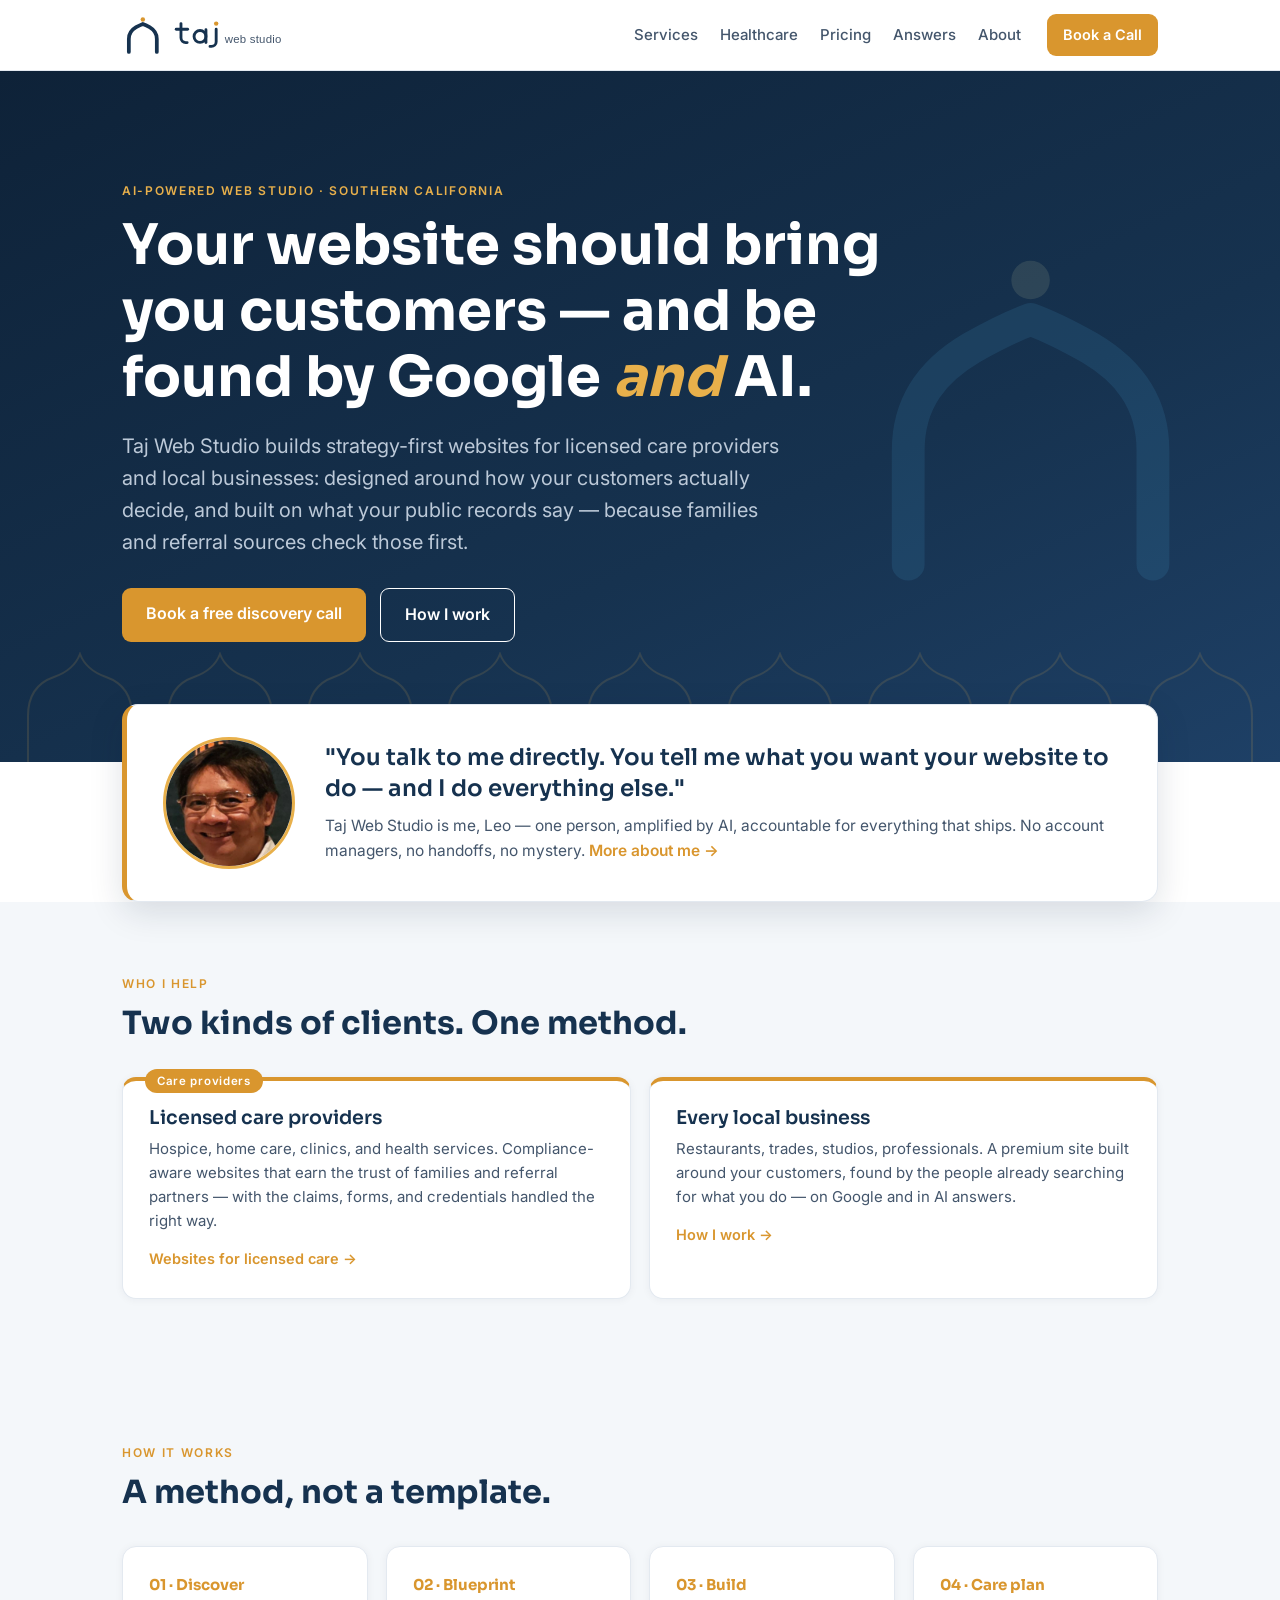
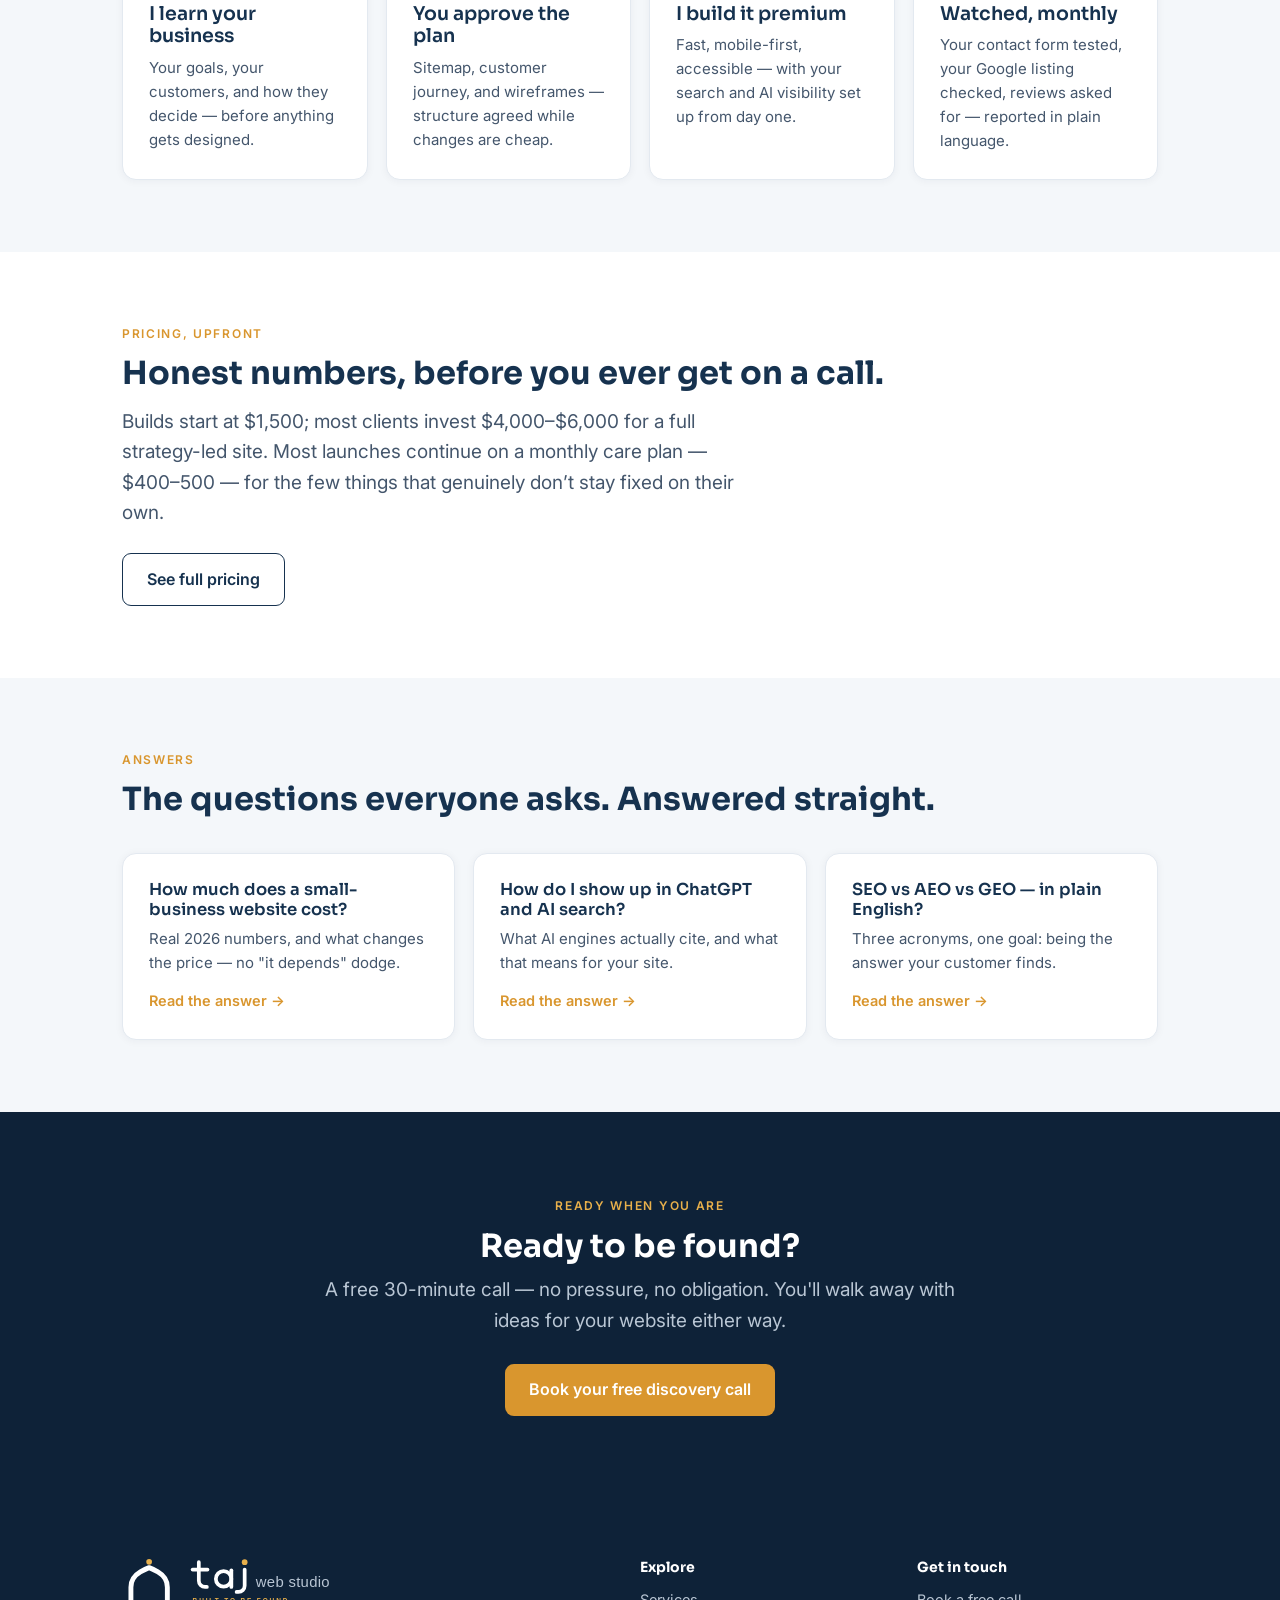
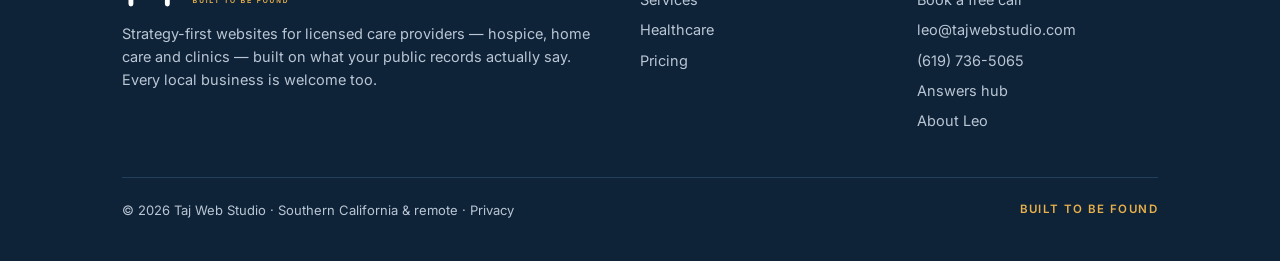
==== index.html @ 5ac61a25 "Care plan –500; services copy: kept working, AI re-check" ====
<!DOCTYPE html>
<html lang="en">
<head>
<meta charset="UTF-8">
<meta name="viewport" content="width=device-width, initial-scale=1.0">
<title>Taj Web Studio — Websites for Licensed Care Providers | San Diego</title>
<meta name="description" content="Strategy-first websites for licensed care providers and local businesses — designed around how your customers decide, and built on what your public records say.">
<link rel="canonical" href="https://tajwebstudio.com/">
<!-- social sharing -->
<meta property="og:type" content="website">
<meta property="og:site_name" content="Taj Web Studio">
<meta property="og:title" content="Taj Web Studio — Websites for Licensed Care Providers | San Diego">
<meta property="og:description" content="Strategy-first websites for licensed care providers and local businesses — designed around how your customers decide, and built on what your public records say.">
<meta property="og:url" content="https://tajwebstudio.com/">
<meta property="og:image" content="https://tajwebstudio.com/assets/og-card.png">
<meta property="og:image:width" content="1200">
<meta property="og:image:height" content="630">
<meta property="og:image:alt" content="Taj Web Studio — strategy-first websites">
<meta name="twitter:card" content="summary_large_image">
<meta name="twitter:title" content="Taj Web Studio — Websites for Licensed Care Providers | San Diego">
<meta name="twitter:description" content="Strategy-first websites for licensed care providers and local businesses — designed around how your customers decide, and built on what your public records say.">
<meta name="twitter:image" content="https://tajwebstudio.com/assets/og-card.png">
<link rel="icon" type="image/svg+xml" href="assets/favicon.svg">
<link rel="preconnect" href="https://fonts.googleapis.com">
<link href="https://fonts.googleapis.com/css2?family=Sora:wght@600;700&family=Inter:wght@400;500;600&display=swap" rel="stylesheet">
<link rel="stylesheet" href="css/styles.css?v=6">
<script type="application/ld+json">
{
  "@context": "https://schema.org",
  "@type": "ProfessionalService",
  "name": "Taj Web Studio",
  "url": "https://tajwebstudio.com",
  "email": "leo@tajwebstudio.com",
  "telephone": "+1-619-736-5065",
  "sameAs": [
    "https://www.google.com/maps?cid=10424325225732799486",
    "https://www.linkedin.com/in/leodeleon/"
  ],
  "slogan": "Built to be found",
  "description": "AI-powered web design studio building strategy-first websites for small businesses. Serves care providers (hospice, home care) and local businesses.",
  "areaServed": "Southern California and remote (US)",
  "knowsAbout": ["web design","information architecture","SEO","answer engine optimization","generative engine optimization","healthcare websites"]
}
</script>
<!-- Google tag (gtag.js) -->
<script async src="https://www.googletagmanager.com/gtag/js?id=G-6H2BL4L3NL"></script>
<script>
  window.dataLayer = window.dataLayer || [];
  function gtag(){dataLayer.push(arguments);}
  gtag('js', new Date());
  gtag('config', 'G-6H2BL4L3NL');
</script>
</head>
<body>

<header>
  <div class="wrap nav">
    <a class="logo" href="index.html"><img src="assets/logo-horizontal-notagline.svg" alt="Taj Web Studio"></a>
    <nav id="site-nav">
      <a href="services.html">Services</a>
      <a href="healthcare.html">Healthcare</a>
      <a href="pricing.html">Pricing</a>
      <a href="answers.html">Answers</a>
      <a href="about.html">About</a>
      <a class="nav-cta" href="book.html">Book a call</a>
    </nav>
    <a class="btn btn-gold" href="book.html">Book a Call</a>
    <button class="menu-btn" type="button" aria-label="Open menu" aria-expanded="false" aria-controls="site-nav"><span></span><span></span><span></span></button>
  </div>
<script>(function(){var b=document.querySelector('.menu-btn'),n=document.getElementById('site-nav');if(!b||!n)return;b.addEventListener('click',function(){var o=n.classList.toggle('open');b.setAttribute('aria-expanded',o?'true':'false');b.setAttribute('aria-label',o?'Close menu':'Open menu');});})();</script>
</header>

<section class="hero hero-v2">
  <div class="wrap hero-wrap">
    <img class="arch-glow" src="assets/logo-mark.svg" alt="" aria-hidden="true">
    <p class="eyebrow">AI-powered web studio · Southern California</p>
    <h1>Your website should bring you customers — and be found by Google <em>and</em> AI.</h1>
    <p class="sub">Taj Web Studio builds strategy-first websites for licensed care providers and local businesses:
    designed around how your customers actually decide, and built on what your public records say — because families
    and referral sources check those first.</p>
    <div class="actions">
      <a class="btn btn-gold" href="book.html">Book a free discovery call</a>
      <a class="btn btn-ghost" href="services.html">How I work</a>
    </div>
  </div>
</section>

<section class="founder-band" aria-label="A note from Leo">
  <div class="wrap">
    <div class="founder">
      <img src="assets/leo.jpg" alt="Leo, founder of Taj Web Studio" width="640" height="640">
      <div>
        <p class="quote">"You talk to me directly. You tell me what you want your website to do — and I do everything else."</p>
        <p class="small">Taj Web Studio is me, Leo — one person, amplified by AI, accountable for everything that
        ships. No account managers, no handoffs, no mystery. <a href="about.html">More about me →</a></p>
      </div>
    </div>
  </div>
</section>

<section class="mist">
  <div class="wrap">
    <p class="eyebrow">Who I help</p>
    <h2>Two kinds of clients. One method.</h2>
    <div class="grid g2">
      <a class="card path" href="healthcare.html">
        <span class="badge">Care providers</span>
        <h3>Licensed care providers</h3>
        <p>Hospice, home care, clinics, and health services. Compliance-aware websites that earn the trust of
        families and referral partners — with the claims, forms, and credentials handled the right way.</p>
        <span class="more">Websites for licensed care →</span>
      </a>
      <a class="card path" href="services.html">
        <h3>Every local business</h3>
        <p>Restaurants, trades, studios, professionals. A premium site built around your customers, found by the
        people already searching for what you do — on Google and in AI answers.</p>
        <span class="more">How I work →</span>
      </a>
    </div>
  </div>
</section>

<section class="mist">
  <div class="wrap">
    <p class="eyebrow">How it works</p>
    <h2>A method, not a template.</h2>
    <div class="grid g4">
      <div class="card step"><p class="num">01 · Discover</p><h3>I learn your business</h3><p>Your goals, your customers, and how they decide — before anything gets designed.</p></div>
      <div class="card step"><p class="num">02 · Blueprint</p><h3>You approve the plan</h3><p>Sitemap, customer journey, and wireframes — structure agreed while changes are cheap.</p></div>
      <div class="card step"><p class="num">03 · Build</p><h3>I build it premium</h3><p>Fast, mobile-first, accessible — with your search and AI visibility set up from day one.</p></div>
      <div class="card step"><p class="num">04 · Care plan</p><h3>Watched, monthly</h3><p>Your contact form tested, your Google listing checked, reviews asked for — reported in plain language.</p></div>
    </div>
  </div>
</section>

<section>
  <div class="wrap">
    <p class="eyebrow">Pricing, upfront</p>
    <h2>Honest numbers, before you ever get on a call.</h2>
    <p class="sub">Builds start at $1,500; most clients invest $4,000–$6,000 for a full strategy-led site.
    Most launches continue on a monthly care plan &mdash; $400&ndash;500 &mdash; for the few things that genuinely
    don&rsquo;t stay fixed on their own.</p>
    <div style="margin-top:24px"><a class="btn btn-ghost" href="pricing.html">See full pricing</a></div>
  </div>
</section>

<section class="mist qa">
  <div class="wrap">
    <p class="eyebrow">Answers</p>
    <h2>The questions everyone asks. Answered straight.</h2>
    <div class="grid g3">
      <a class="card" href="answers.html#cost"><h3>How much does a small-business website cost?</h3><p>Real 2026 numbers, and what changes the price — no "it depends" dodge.</p><span class="more">Read the answer →</span></a>
      <a class="card" href="answers.html#ai-search"><h3>How do I show up in ChatGPT and AI search?</h3><p>What AI engines actually cite, and what that means for your site.</p><span class="more">Read the answer →</span></a>
      <a class="card" href="answers.html#seo-aeo-geo"><h3>SEO vs AEO vs GEO — in plain English?</h3><p>Three acronyms, one goal: being the answer your customer finds.</p><span class="more">Read the answer →</span></a>
    </div>
  </div>
</section>

<section class="dark cta-band">
  <div class="wrap">
    <p class="eyebrow">Ready when you are</p>
    <h2>Ready to be found?</h2>
    <p class="sub">A free 30-minute call — no pressure, no obligation. You'll walk away with ideas for your
    website either way.</p>
    <a class="btn btn-gold" href="book.html">Book your free discovery call</a>
  </div>
</section>

<footer>
  <div class="wrap">
    <div class="cols">
      <div>
        <img src="assets/logo-horizontal-reversed.svg" alt="Taj Web Studio">
        <p>Strategy-first websites for licensed care providers — hospice, home care and clinics — built on
        what your public records actually say. Every local business is welcome too.</p>
      </div>
      <div>
        <h4>Explore</h4>
        <a href="services.html">Services</a>
        <a href="healthcare.html">Healthcare</a>
        <a href="pricing.html">Pricing</a>
      </div>
      <div>
        <h4>Get in touch</h4>
        <a href="book.html">Book a free call</a>
        <a href="mailto:leo@tajwebstudio.com">leo@tajwebstudio.com</a>
        <a href="tel:+16197365065">(619) 736-5065</a>
        <a href="answers.html">Answers hub</a>
        <a href="about.html">About Leo</a>
      </div>
    </div>
    <div class="base">
      <span>© 2026 Taj Web Studio · Southern California & remote · <a href="privacy.html" style="display:inline">Privacy</a></span>
      <span class="tag">BUILT TO BE FOUND</span>
    </div>
  </div>
</footer>

</body>
</html>
---- css/styles.css ----
/* Taj Web Studio design system — from brand-kit.md v3 */
:root{
  --ink:#16324F; --navy:#0E2238; --gold:#D9962E; --gold-b:#E8B04B;
  --slate:#44566C; --mist:#F4F7FA; --line:#E3E9F0; --white:#FFFFFF;
  --ff-h:'Sora',system-ui,-apple-system,'Segoe UI',sans-serif;
  --ff-b:'Inter',system-ui,-apple-system,'Segoe UI',sans-serif;
  --max:1080px;
}
*{margin:0;box-sizing:border-box}
html{scroll-behavior:smooth}
body{font-family:var(--ff-b);color:var(--ink);background:var(--white);line-height:1.6;font-size:16.5px}
img,svg{max-width:100%;display:block}
a{color:inherit;text-decoration:none}
.wrap{max-width:var(--max);margin:0 auto;padding:0 22px}
h1,h2,h3{font-family:var(--ff-h);line-height:1.18}
h1{font-size:clamp(30px,4.6vw,46px);font-weight:700}
h2{font-size:clamp(24px,3vw,32px);font-weight:700;margin-bottom:14px}
h3{font-size:19px;font-weight:600}
.eyebrow{font-size:12px;font-weight:600;letter-spacing:.14em;text-transform:uppercase;color:var(--gold);margin-bottom:12px}
.sub{color:var(--slate);font-size:clamp(16px,1.6vw,19px);max-width:640px}
section{padding:72px 0}
section.mist{background:var(--mist)}
section.dark{background:var(--navy);color:var(--white)}
section.dark .sub{color:#B9C6D4}
section.dark .eyebrow{color:var(--gold-b)}
/* nav */
header{position:sticky;top:0;background:rgba(255,255,255,.96);backdrop-filter:blur(6px);border-bottom:1px solid var(--line);z-index:50}
.nav{display:flex;align-items:center;gap:26px;height:70px}
.nav .logo img{height:40px;width:auto}
.nav nav{display:flex;gap:22px;margin-left:auto;font-size:15px;font-weight:500;color:var(--slate)}
.nav nav a:hover{color:var(--ink)}
/* mobile menu */
.menu-btn{display:none;flex-direction:column;justify-content:center;gap:5px;width:42px;height:42px;padding:0 10px;border:0;border-radius:9px;background:transparent;cursor:pointer}
.menu-btn span{display:block;height:2px;background:var(--ink);border-radius:2px;transition:transform .2s,opacity .2s}
.menu-btn[aria-expanded="true"] span:nth-child(1){transform:translateY(7px) rotate(45deg)}
.menu-btn[aria-expanded="true"] span:nth-child(2){opacity:0}
.menu-btn[aria-expanded="true"] span:nth-child(3){transform:translateY(-7px) rotate(-45deg)}
.nav nav .nav-cta{display:none}
/* buttons */
.btn{display:inline-block;font-family:var(--ff-b);font-weight:600;font-size:16px;border-radius:9px;padding:13px 24px;transition:.15s}
.btn-gold{background:var(--gold);color:#fff}
.btn-gold:hover{background:#C4861F}
.btn-ghost{border:1.5px solid var(--ink);color:var(--ink)}
.btn-ghost:hover{background:var(--ink);color:#fff}
.dark .btn-ghost{border-color:#fff;color:#fff}
.nav .btn{padding:9px 16px;font-size:14.5px}
/* hero */
.hero{padding:96px 0 84px}
.hero .sub{margin:20px 0 30px}
.hero .actions{display:flex;gap:14px;flex-wrap:wrap}
.hero .arch-bg{position:absolute;right:4%;top:90px;width:min(30vw,320px);opacity:.07;pointer-events:none}
.hero-wrap{position:relative}
/* cards & grids */
.grid{display:grid;gap:18px;margin-top:34px}
.g2{grid-template-columns:repeat(2,1fr)}
.g3{grid-template-columns:repeat(3,1fr)}
.g4{grid-template-columns:repeat(4,1fr)}
.card{background:#fff;border:1px solid var(--line);border-radius:14px;padding:26px}
.mist .card{box-shadow:0 1px 8px rgba(14,34,56,.05)}
.card h3{margin-bottom:8px}
.card p{font-size:15px;color:var(--slate)}
.card .more{display:inline-block;margin-top:14px;font-weight:600;font-size:14.5px;color:var(--gold);}
.card.path{border-top:4px solid var(--gold);}
.step{ text-align:left}
.step .num{font-family:var(--ff-h);font-weight:700;font-size:15px;color:var(--gold);margin-bottom:6px}
.qa .card h3{font-size:16.5px}
/* proof */
.proof-tag{font-size:12.5px;font-weight:600;color:var(--gold);letter-spacing:.06em;text-transform:uppercase}
.result{font-weight:600;color:var(--ink);margin-top:10px;font-size:15px}
/* cta band */
.cta-band{text-align:center;padding:84px 0}
.cta-band h2{margin-bottom:10px}
.cta-band .sub{margin:0 auto 28px}
/* footer */
footer{background:var(--navy);color:#B9C6D4;padding:56px 0 40px;font-size:14.5px}
footer .cols{display:grid;grid-template-columns:2fr 1fr 1fr;gap:36px}
footer img{height:52px;width:auto;margin-bottom:14px}
footer h4{font-family:var(--ff-h);color:#fff;font-size:14px;margin-bottom:10px}
footer a{display:block;margin-bottom:7px}
footer a:hover{color:#fff}
footer .base{border-top:1px solid #24405C;margin-top:38px;padding-top:22px;display:flex;justify-content:space-between;flex-wrap:wrap;gap:8px;font-size:13px}
footer .tag{color:var(--gold-b);letter-spacing:.12em;font-weight:600;font-size:11.5px}
@media(max-width:860px){
  .g3,.g4{grid-template-columns:1fr 1fr}
  .nav{flex-wrap:wrap;height:auto;min-height:64px;padding-top:10px;padding-bottom:10px;column-gap:12px}
  .nav .btn{margin-left:auto;order:1}
  .menu-btn{display:inline-flex;order:2}
  .nav nav{display:none;order:3;width:100%;flex-direction:column;gap:0;margin:6px 0 0;padding:4px 0 0;border-top:1px solid var(--line);font-size:16px}
  .nav nav.open{display:flex}
  .nav nav a{padding:13px 2px;border-bottom:1px solid var(--line)}
  .nav nav a:last-child{border-bottom:0}
  .nav nav .nav-cta{display:block;color:var(--gold);font-weight:600}
  footer .cols{grid-template-columns:1fr}
}
@media(max-width:560px){
  .nav .logo img{height:30px}
  .nav .btn{padding:8px 12px;font-size:13.5px}
}
@media(max-width:400px){
  .nav .btn{display:none}
  .menu-btn{margin-left:auto}
  .g2,.g3,.g4{grid-template-columns:1fr}
  section{padding:52px 0}
  .hero{padding:64px 0 56px}
}
/* pricing */
.price{font-family:var(--ff-h);font-weight:700;font-size:26px;margin:6px 0 2px}
.per{font-size:13.5px;color:var(--slate);font-weight:500}
.card.feat{border:2px solid var(--gold);position:relative}
.badge{position:absolute;top:-12px;left:22px;background:var(--gold);color:#fff;font-size:11.5px;font-weight:600;letter-spacing:.06em;border-radius:20px;padding:3px 12px}
.card ul{margin:12px 0 0 0;padding:0;list-style:none}
.card ul li{font-size:14.5px;color:var(--slate);padding-left:20px;position:relative;margin-bottom:7px}
.card ul li:before{content:"✓";position:absolute;left:0;color:var(--gold);font-weight:700}
.fineline{margin-top:18px;font-size:14px;color:var(--slate)}
/* forms */
.field{margin-bottom:14px}
.field label{display:block;font-size:13.5px;font-weight:600;margin-bottom:5px}
.field input,.field textarea{width:100%;border:1.5px solid var(--line);border-radius:8px;padding:11px 12px;font-family:var(--ff-b);font-size:15px;color:var(--ink)}
.field input:focus,.field textarea:focus{outline:2px solid var(--gold);border-color:var(--gold)}
.sched{border:2px dashed var(--line);border-radius:14px;min-height:300px;display:flex;align-items:center;justify-content:center;color:var(--slate);font-size:14.5px;text-align:center;padding:20px}
/* answers hub */
article{max-width:760px;margin:0;padding:56px 0;border-bottom:1px solid var(--line);scroll-margin-top:90px}
article:last-of-type{border-bottom:none}
article h2{margin-bottom:16px}
article .lead{font-size:18px;font-weight:500;color:var(--ink);margin-bottom:18px}
article p{margin-bottom:14px;color:var(--slate)}
article strong{color:var(--ink)}
.answer-date{font-size:13px;color:#7A8CA0;margin-top:6px}
.bio{display:grid;grid-template-columns:200px 1fr;gap:34px;align-items:start;margin-top:30px}
.bio .photo{background:var(--mist);border:1px solid var(--line);border-radius:14px;aspect-ratio:1;display:flex;align-items:center;justify-content:center;color:var(--slate);font-size:13px;text-align:center;padding:10px}
@media(max-width:660px){.bio{grid-template-columns:1fr}}
img.photo{width:100%;height:auto;padding:0;object-fit:cover;display:block}

/* ===== v1.1 — design elevation ===== */
.hero-v2{background:linear-gradient(155deg,#0E2238 0%,#16324F 62%,#1E4066 100%);color:#fff;padding:110px 0 120px;position:relative;overflow:hidden}
.hero-v2 .eyebrow{color:var(--gold-b)}
.hero-v2 h1{font-size:clamp(34px,5.2vw,56px);max-width:840px;color:#fff}
.hero-v2 h1 em{color:var(--gold-b)}
.hero-v2 .sub{color:#BCC9D8;font-size:clamp(16.5px,1.7vw,20px);max-width:660px}
.hero-v2:after{content:"";position:absolute;left:0;right:0;bottom:0;height:110px;background:url("data:image/svg+xml,%3Csvg xmlns='http://www.w3.org/2000/svg' width='140' height='110' viewBox='0 0 140 110'%3E%3Cpath d='M18 110 V64 Q18 34 44 25 Q64 18 70 2 Q76 18 96 25 Q122 34 122 64 V110' fill='none' stroke='%23E8B04B' stroke-width='2'/%3E%3C/svg%3E") repeat-x bottom;opacity:.14;pointer-events:none}
.hero-v2 .arch-glow{position:absolute;right:-40px;top:40px;width:min(34vw,380px);opacity:.1;filter:brightness(4)}
.founder-band{padding:0}
.founder{display:grid;grid-template-columns:132px 1fr;gap:30px;align-items:center;background:#fff;border:1px solid var(--line);border-left:5px solid var(--gold);border-radius:16px;padding:32px 36px;box-shadow:0 10px 34px rgba(14,34,56,.13);margin-top:-58px;position:relative;z-index:5}
.founder img{width:132px;height:132px;border-radius:50%;object-fit:cover;border:3px solid var(--gold-b)}
.founder .quote{font-family:var(--ff-h);font-size:clamp(18px,2.1vw,23px);font-weight:600;line-height:1.35;color:var(--ink);margin-bottom:10px}
.founder .small{color:var(--slate);font-size:15.5px}
.founder .small a{color:var(--gold);font-weight:600}
@media(max-width:660px){.founder{grid-template-columns:1fr;text-align:center;justify-items:center;padding:26px}}
.card.path{position:relative}
.hero-v2 .btn-ghost{border-color:#fff;color:#fff}
.hero-v2 .btn-ghost:hover{background:#fff;color:var(--ink)}
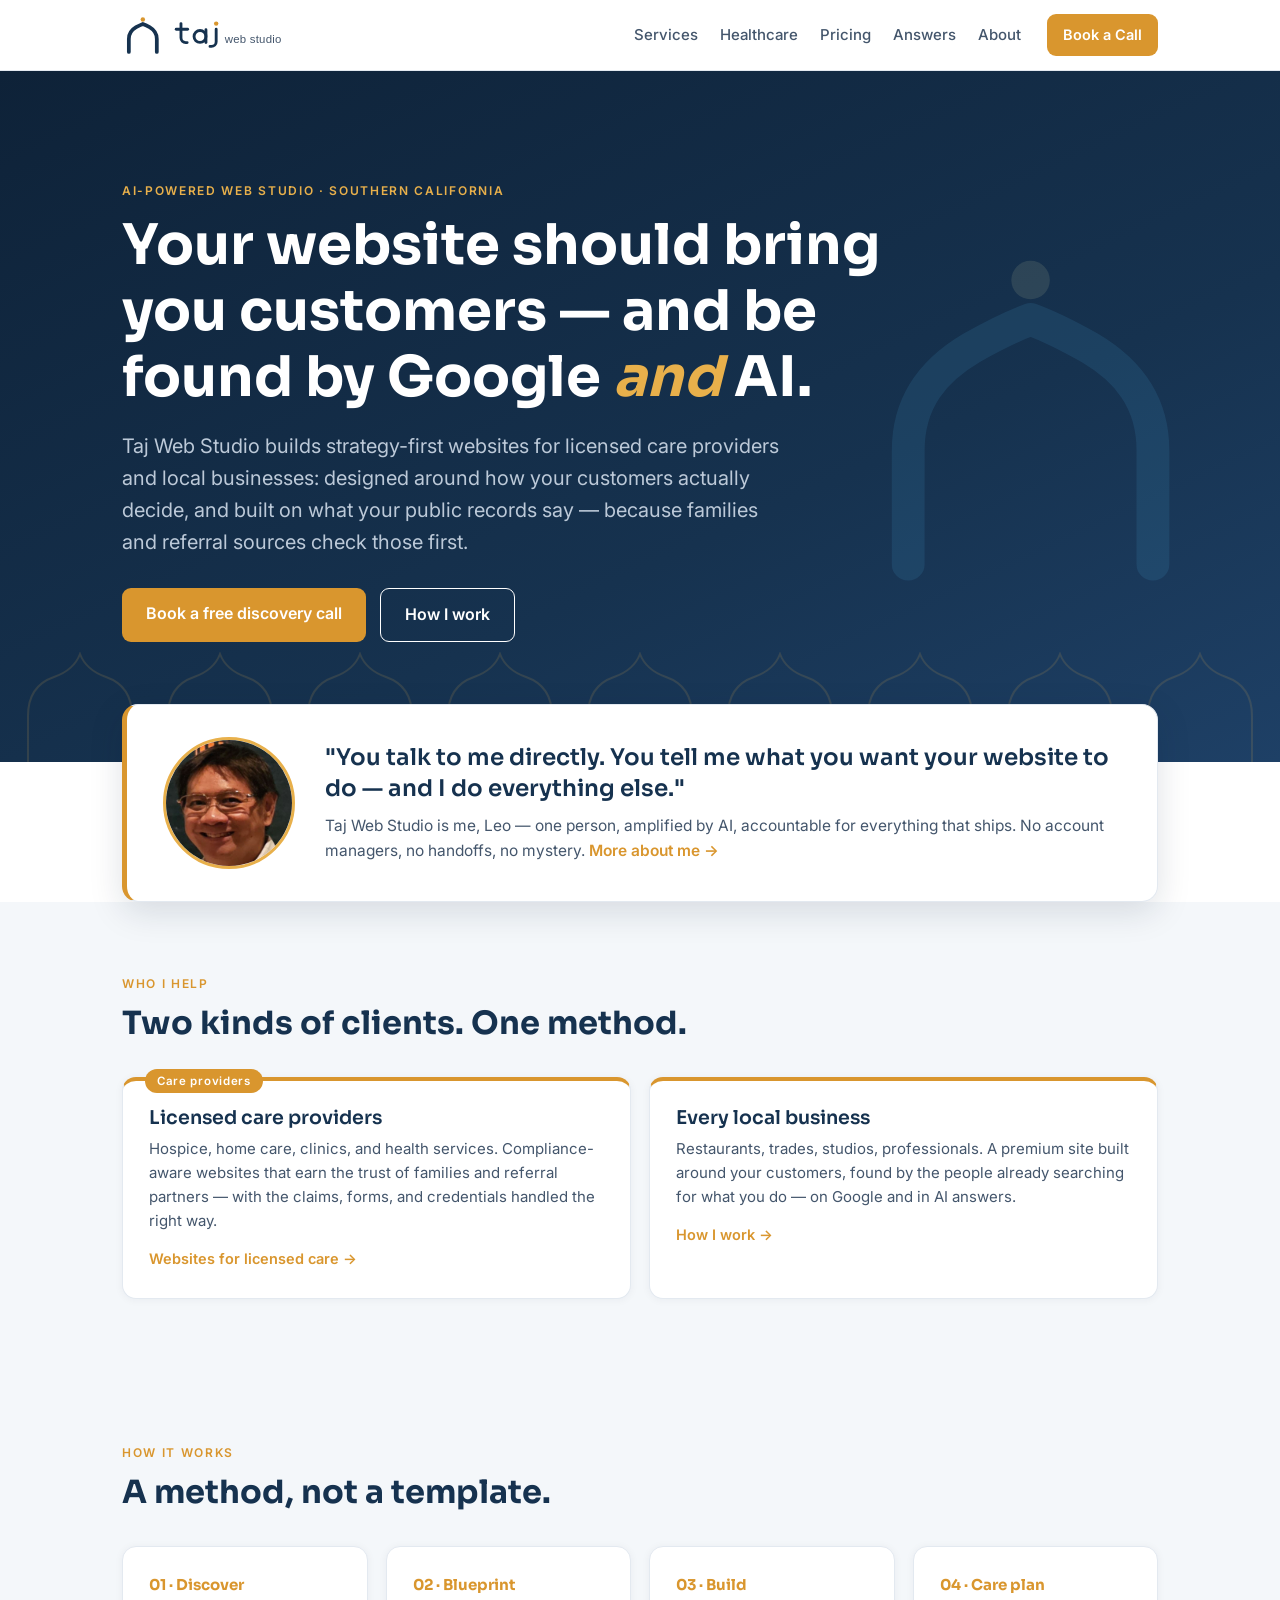
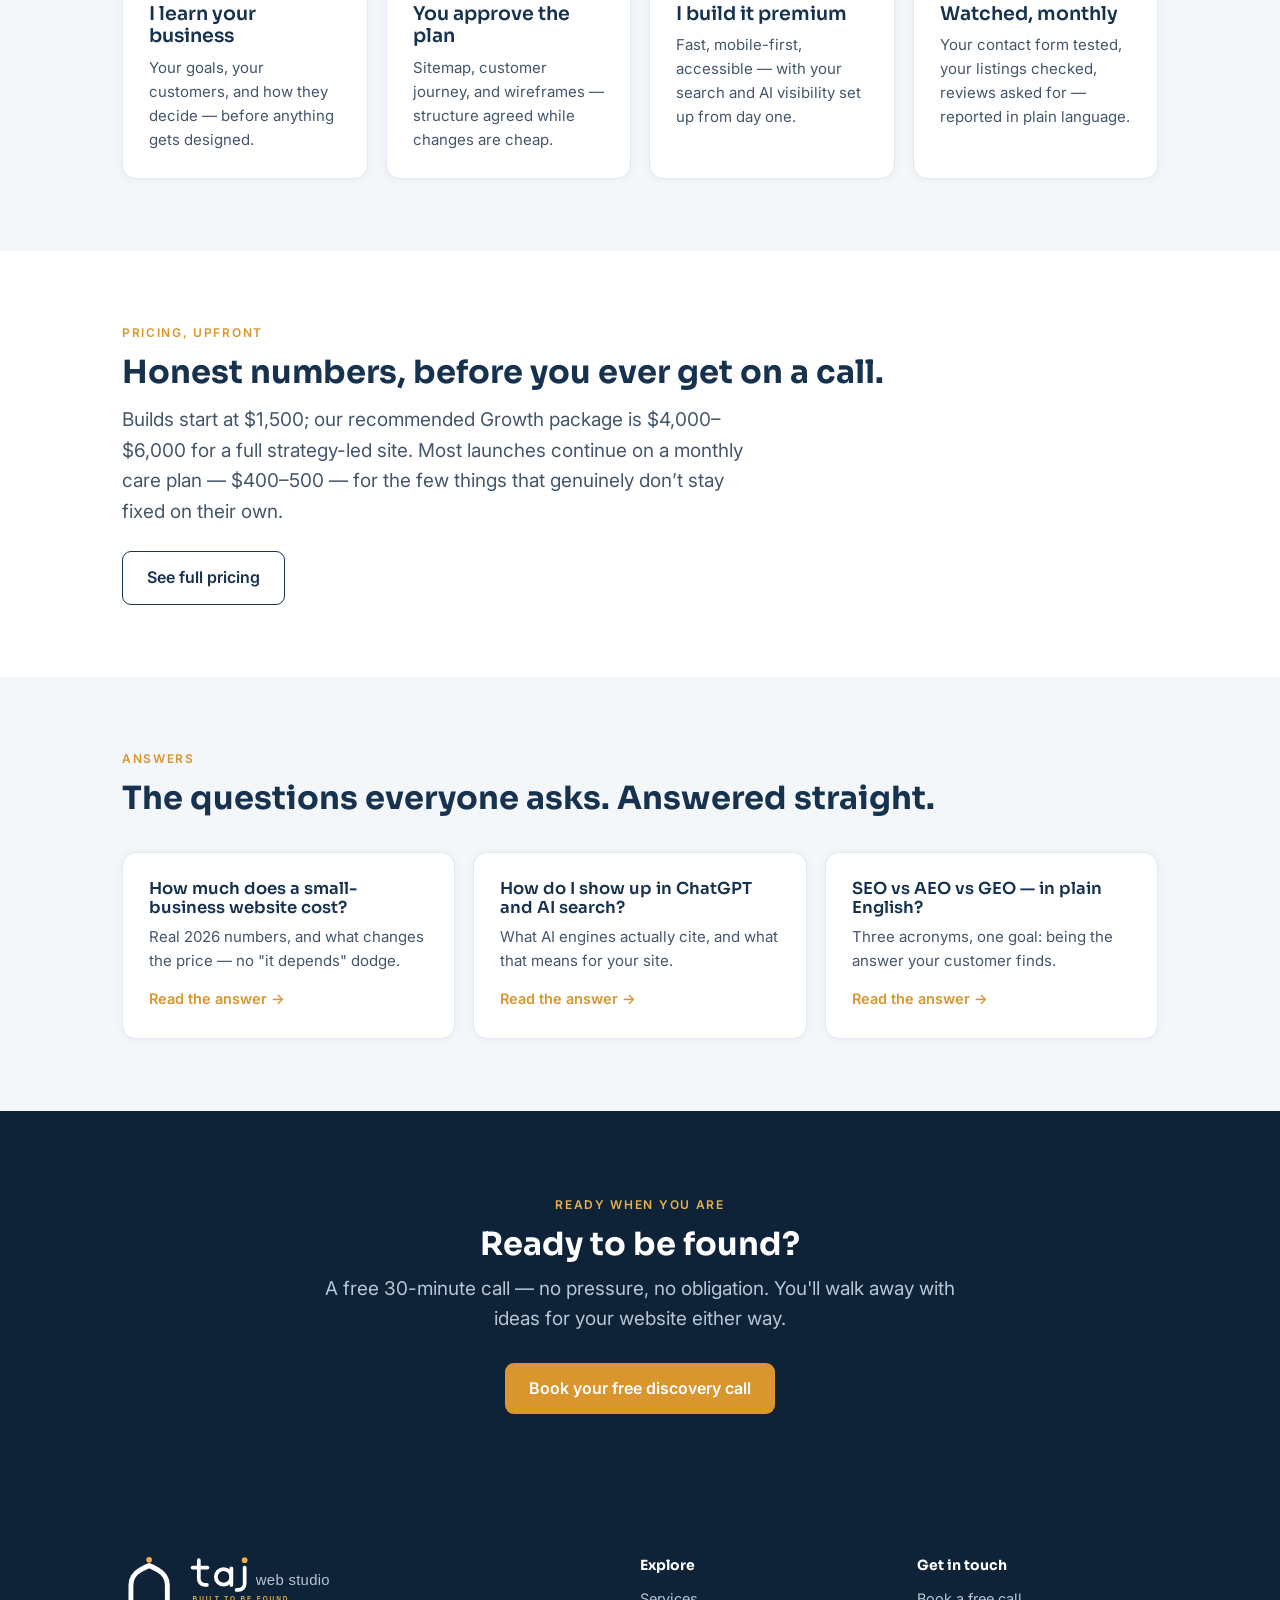
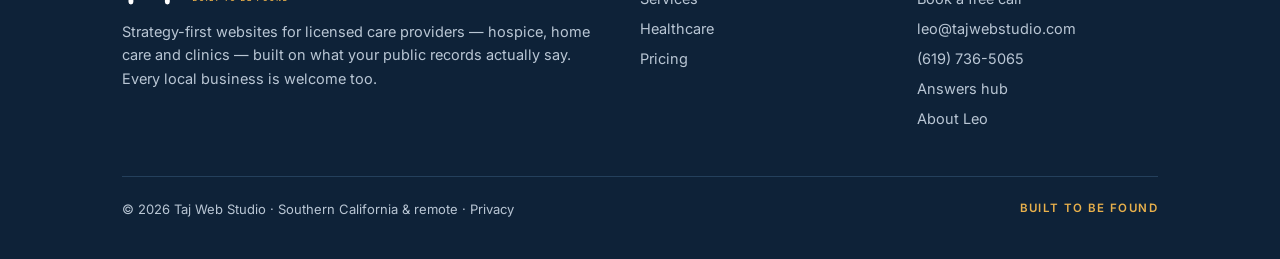
==== commit c4182dcb: "Remove most-clients claim site-wide; listings in packages and care plan" ====
--- a/index.html
+++ b/index.html
@@ -12,14 +12,14 @@
 <meta property="og:title" content="Taj Web Studio — Websites for Licensed Care Providers | San Diego">
 <meta property="og:description" content="Strategy-first websites for licensed care providers and local businesses — designed around how your customers decide, and built on what your public records say.">
 <meta property="og:url" content="https://tajwebstudio.com/">
-<meta property="og:image" content="https://tajwebstudio.com/assets/og-card.png">
+<meta property="og:image" content="https://tajwebstudio.com/assets/og-card-2026-09.png">
 <meta property="og:image:width" content="1200">
 <meta property="og:image:height" content="630">
-<meta property="og:image:alt" content="Taj Web Studio — strategy-first websites">
+<meta property="og:image:alt" content="Taj Web Studio — built around how your customers decide">
 <meta name="twitter:card" content="summary_large_image">
 <meta name="twitter:title" content="Taj Web Studio — Websites for Licensed Care Providers | San Diego">
 <meta name="twitter:description" content="Strategy-first websites for licensed care providers and local businesses — designed around how your customers decide, and built on what your public records say.">
-<meta name="twitter:image" content="https://tajwebstudio.com/assets/og-card.png">
+<meta name="twitter:image" content="https://tajwebstudio.com/assets/og-card-2026-09.png">
 <link rel="icon" type="image/svg+xml" href="assets/favicon.svg">
 <link rel="preconnect" href="https://fonts.googleapis.com">
 <link href="https://fonts.googleapis.com/css2?family=Sora:wght@600;700&family=Inter:wght@400;500;600&display=swap" rel="stylesheet">
@@ -36,6 +36,11 @@
     "https://www.google.com/maps?cid=10424325225732799486",
     "https://www.linkedin.com/in/leodeleon/"
   ],
+  "founder": {
+    "@type": "Person",
+    "name": "Leo De Leon",
+    "sameAs": "https://www.linkedin.com/in/leodeleon/"
+  },
   "slogan": "Built to be found",
   "description": "AI-powered web design studio building strategy-first websites for small businesses. Serves care providers (hospice, home care) and local businesses.",
   "areaServed": "Southern California and remote (US)",
@@ -128,7 +133,7 @@
       <div class="card step"><p class="num">01 · Discover</p><h3>I learn your business</h3><p>Your goals, your customers, and how they decide — before anything gets designed.</p></div>
       <div class="card step"><p class="num">02 · Blueprint</p><h3>You approve the plan</h3><p>Sitemap, customer journey, and wireframes — structure agreed while changes are cheap.</p></div>
       <div class="card step"><p class="num">03 · Build</p><h3>I build it premium</h3><p>Fast, mobile-first, accessible — with your search and AI visibility set up from day one.</p></div>
-      <div class="card step"><p class="num">04 · Care plan</p><h3>Watched, monthly</h3><p>Your contact form tested, your Google listing checked, reviews asked for — reported in plain language.</p></div>
+      <div class="card step"><p class="num">04 · Care plan</p><h3>Watched, monthly</h3><p>Your contact form tested, your listings checked, reviews asked for — reported in plain language.</p></div>
     </div>
   </div>
 </section>
@@ -137,7 +142,7 @@
   <div class="wrap">
     <p class="eyebrow">Pricing, upfront</p>
     <h2>Honest numbers, before you ever get on a call.</h2>
-    <p class="sub">Builds start at $1,500; most clients invest $4,000–$6,000 for a full strategy-led site.
+    <p class="sub">Builds start at $1,500; our recommended Growth package is $4,000–$6,000 for a full strategy-led site.
     Most launches continue on a monthly care plan &mdash; $400&ndash;500 &mdash; for the few things that genuinely
     don&rsquo;t stay fixed on their own.</p>
     <div style="margin-top:24px"><a class="btn btn-ghost" href="pricing.html">See full pricing</a></div>
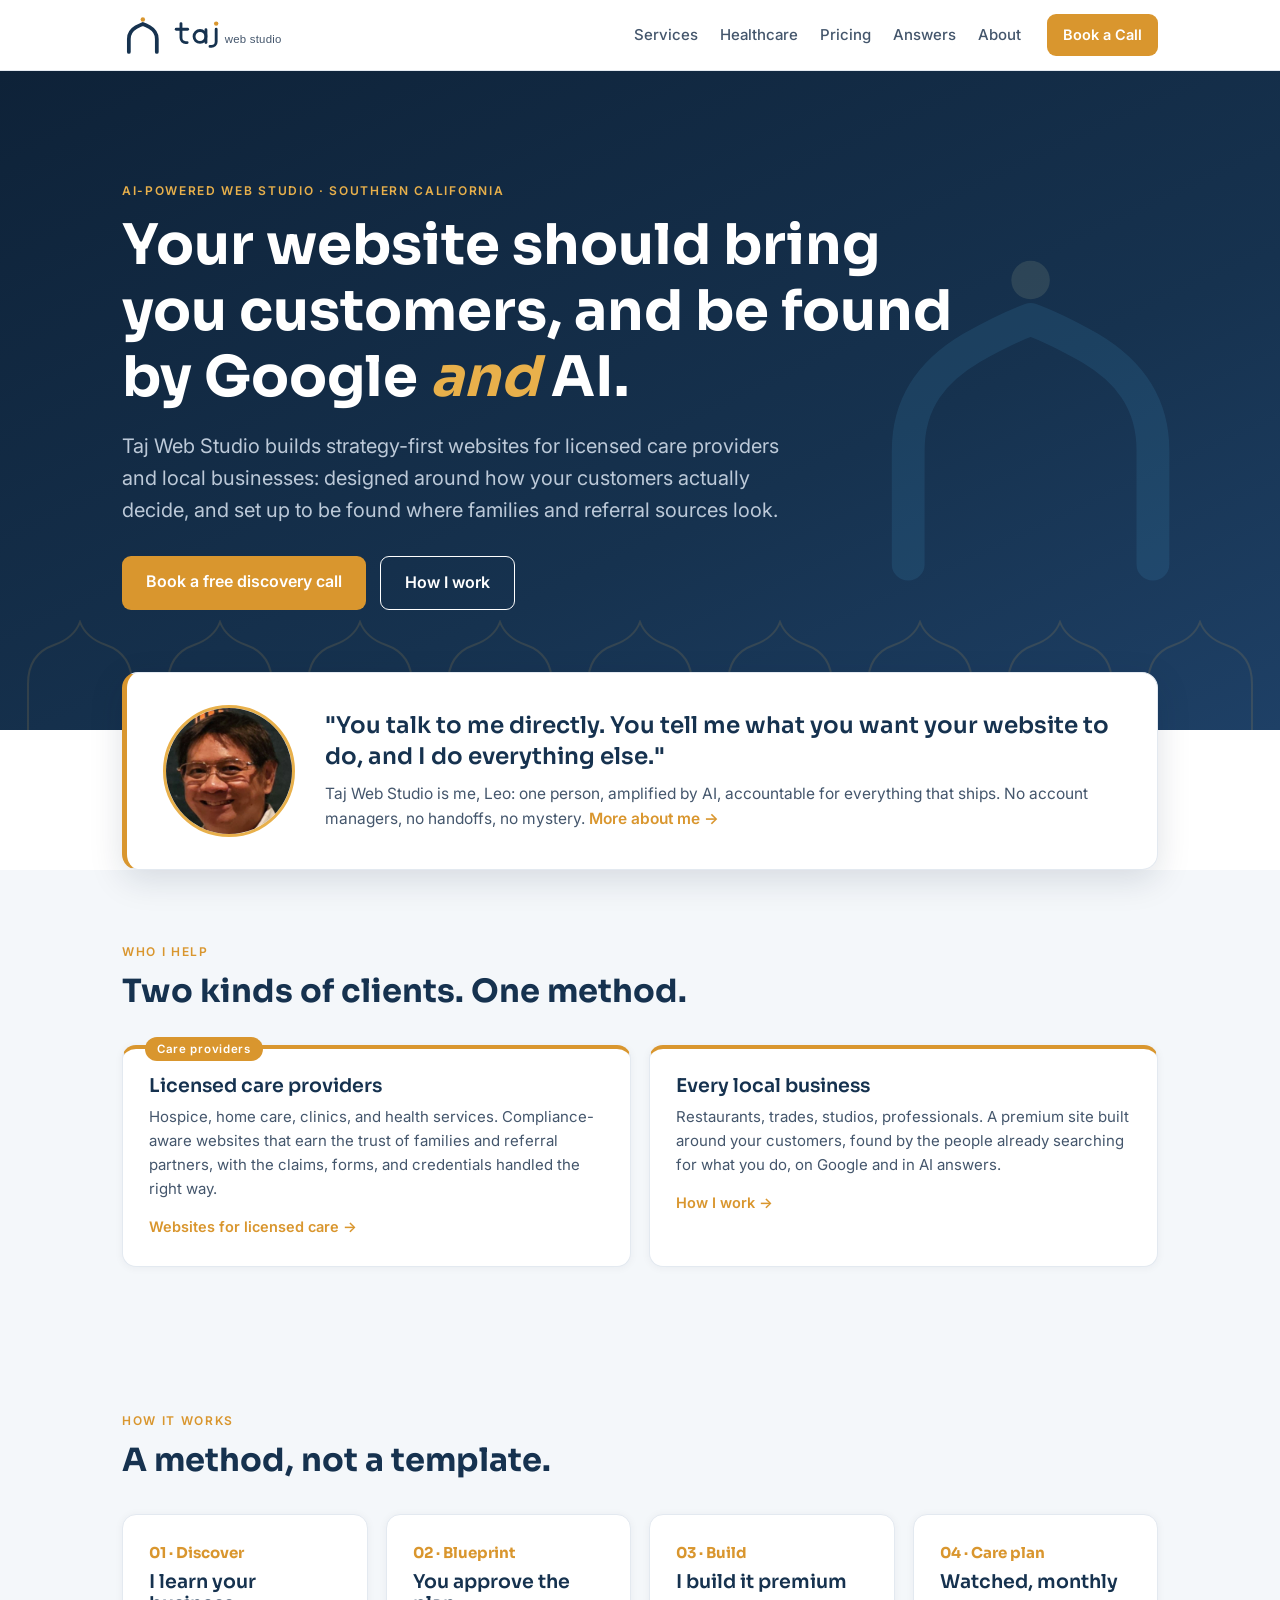
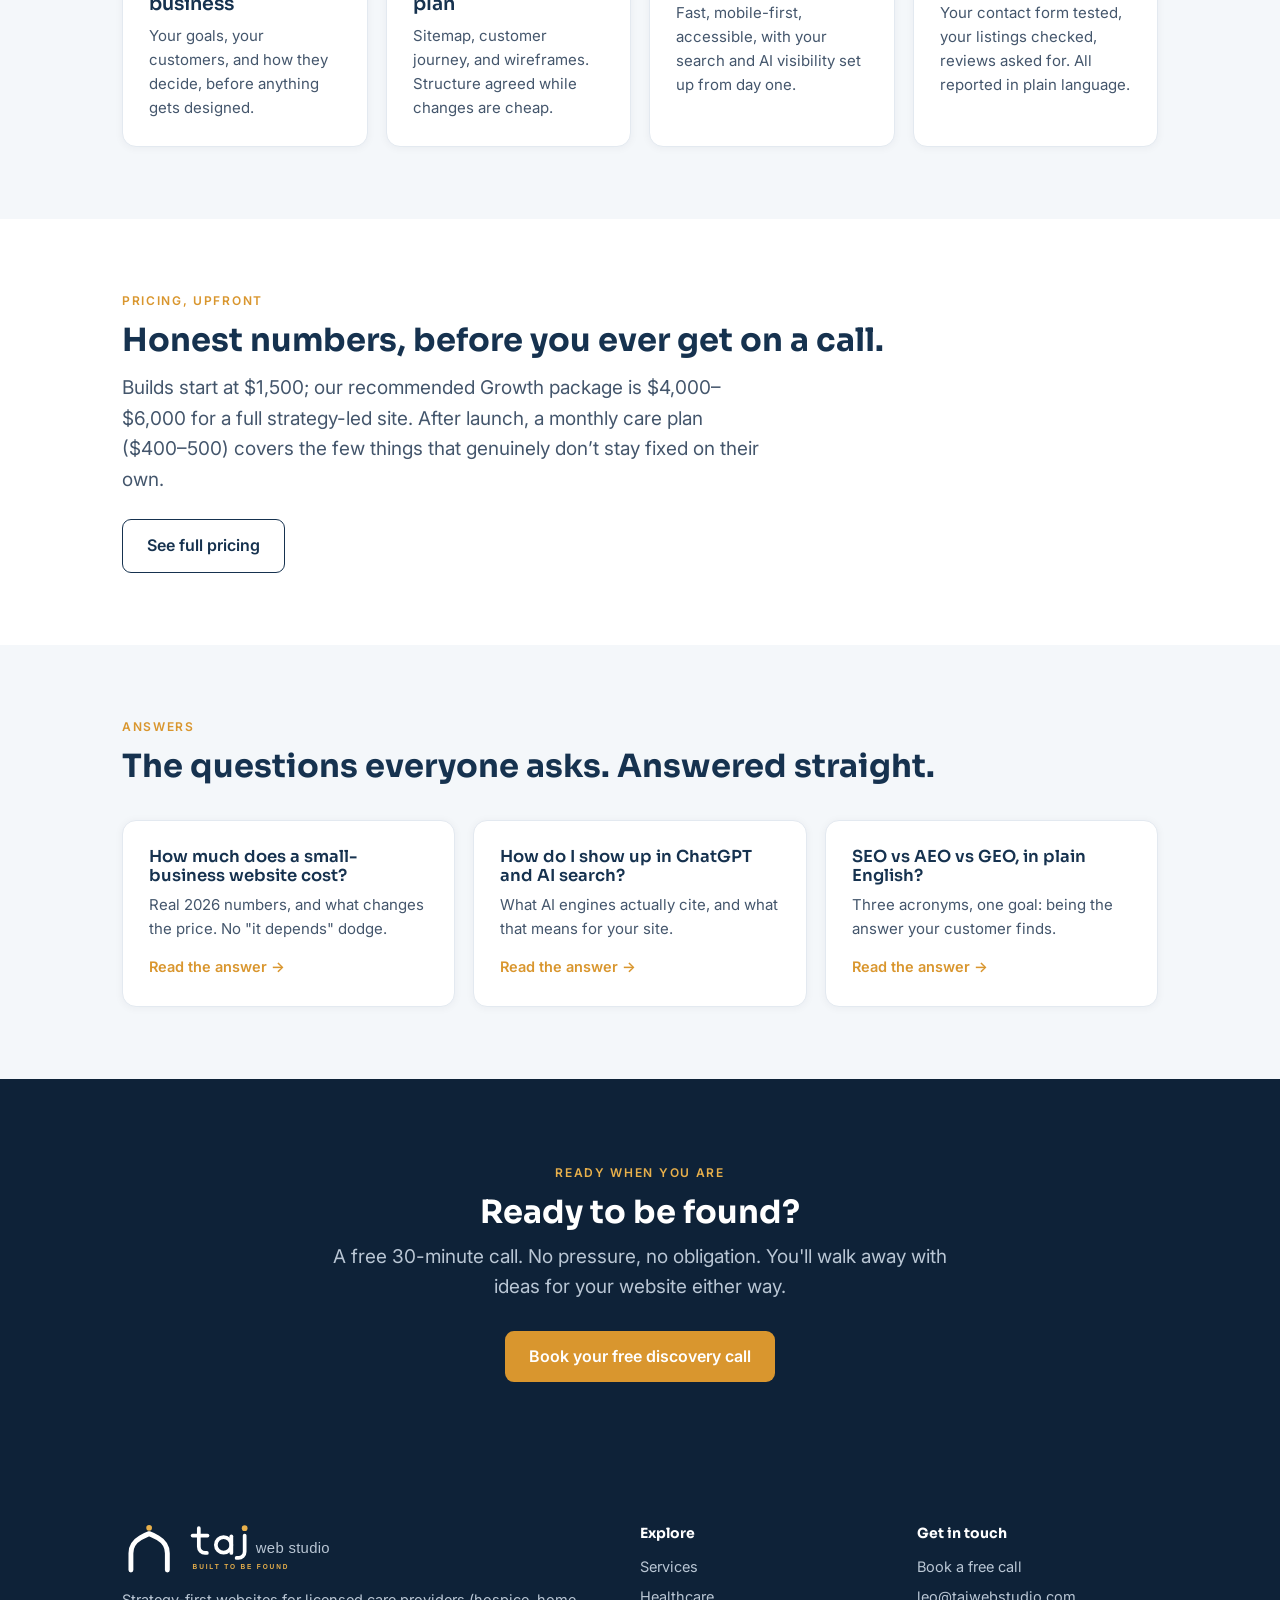
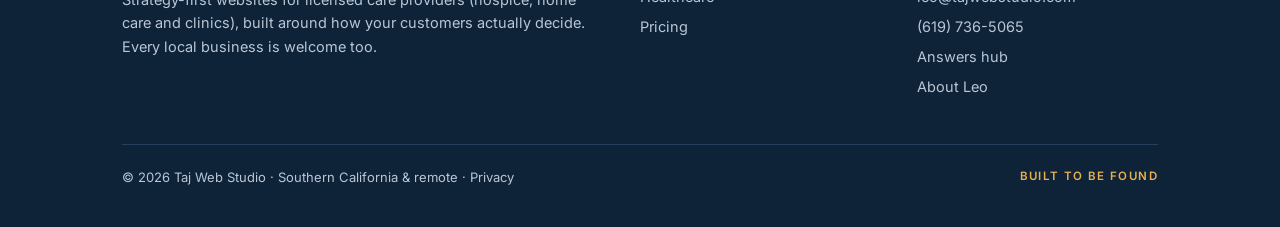
==== commit 9d3dabf2: "Dash pass, footer, hero line, care plan line" ====
--- a/index.html
+++ b/index.html
@@ -4,13 +4,13 @@
 <meta charset="UTF-8">
 <meta name="viewport" content="width=device-width, initial-scale=1.0">
 <title>Taj Web Studio — Websites for Licensed Care Providers | San Diego</title>
-<meta name="description" content="Strategy-first websites for licensed care providers and local businesses — designed around how your customers decide, and built on what your public records say.">
+<meta name="description" content="Strategy-first websites for licensed care providers and local businesses, designed around how your customers decide and set up to be found on Google and AI.">
 <link rel="canonical" href="https://tajwebstudio.com/">
 <!-- social sharing -->
 <meta property="og:type" content="website">
 <meta property="og:site_name" content="Taj Web Studio">
 <meta property="og:title" content="Taj Web Studio — Websites for Licensed Care Providers | San Diego">
-<meta property="og:description" content="Strategy-first websites for licensed care providers and local businesses — designed around how your customers decide, and built on what your public records say.">
+<meta property="og:description" content="Strategy-first websites for licensed care providers and local businesses, designed around how your customers decide and set up to be found on Google and AI.">
 <meta property="og:url" content="https://tajwebstudio.com/">
 <meta property="og:image" content="https://tajwebstudio.com/assets/og-card-2026-09.png">
 <meta property="og:image:width" content="1200">
@@ -18,7 +18,7 @@
 <meta property="og:image:alt" content="Taj Web Studio — built around how your customers decide">
 <meta name="twitter:card" content="summary_large_image">
 <meta name="twitter:title" content="Taj Web Studio — Websites for Licensed Care Providers | San Diego">
-<meta name="twitter:description" content="Strategy-first websites for licensed care providers and local businesses — designed around how your customers decide, and built on what your public records say.">
+<meta name="twitter:description" content="Strategy-first websites for licensed care providers and local businesses, designed around how your customers decide and set up to be found on Google and AI.">
 <meta name="twitter:image" content="https://tajwebstudio.com/assets/og-card-2026-09.png">
 <link rel="icon" type="image/svg+xml" href="assets/favicon.svg">
 <link rel="preconnect" href="https://fonts.googleapis.com">
@@ -79,10 +79,10 @@
   <div class="wrap hero-wrap">
     <img class="arch-glow" src="assets/logo-mark.svg" alt="" aria-hidden="true">
     <p class="eyebrow">AI-powered web studio · Southern California</p>
-    <h1>Your website should bring you customers — and be found by Google <em>and</em> AI.</h1>
+    <h1>Your website should bring you customers, and be found by Google <em>and</em> AI.</h1>
     <p class="sub">Taj Web Studio builds strategy-first websites for licensed care providers and local businesses:
-    designed around how your customers actually decide, and built on what your public records say — because families
-    and referral sources check those first.</p>
+    designed around how your customers actually decide, and set up to be found where families and referral sources
+    look.</p>
     <div class="actions">
       <a class="btn btn-gold" href="book.html">Book a free discovery call</a>
       <a class="btn btn-ghost" href="services.html">How I work</a>
@@ -95,8 +95,8 @@
     <div class="founder">
       <img src="assets/leo.jpg" alt="Leo, founder of Taj Web Studio" width="640" height="640">
       <div>
-        <p class="quote">"You talk to me directly. You tell me what you want your website to do — and I do everything else."</p>
-        <p class="small">Taj Web Studio is me, Leo — one person, amplified by AI, accountable for everything that
+        <p class="quote">"You talk to me directly. You tell me what you want your website to do, and I do everything else."</p>
+        <p class="small">Taj Web Studio is me, Leo: one person, amplified by AI, accountable for everything that
         ships. No account managers, no handoffs, no mystery. <a href="about.html">More about me →</a></p>
       </div>
     </div>
@@ -112,13 +112,13 @@
         <span class="badge">Care providers</span>
         <h3>Licensed care providers</h3>
         <p>Hospice, home care, clinics, and health services. Compliance-aware websites that earn the trust of
-        families and referral partners — with the claims, forms, and credentials handled the right way.</p>
+        families and referral partners, with the claims, forms, and credentials handled the right way.</p>
         <span class="more">Websites for licensed care →</span>
       </a>
       <a class="card path" href="services.html">
         <h3>Every local business</h3>
         <p>Restaurants, trades, studios, professionals. A premium site built around your customers, found by the
-        people already searching for what you do — on Google and in AI answers.</p>
+        people already searching for what you do, on Google and in AI answers.</p>
         <span class="more">How I work →</span>
       </a>
     </div>
@@ -130,10 +130,10 @@
     <p class="eyebrow">How it works</p>
     <h2>A method, not a template.</h2>
     <div class="grid g4">
-      <div class="card step"><p class="num">01 · Discover</p><h3>I learn your business</h3><p>Your goals, your customers, and how they decide — before anything gets designed.</p></div>
-      <div class="card step"><p class="num">02 · Blueprint</p><h3>You approve the plan</h3><p>Sitemap, customer journey, and wireframes — structure agreed while changes are cheap.</p></div>
-      <div class="card step"><p class="num">03 · Build</p><h3>I build it premium</h3><p>Fast, mobile-first, accessible — with your search and AI visibility set up from day one.</p></div>
-      <div class="card step"><p class="num">04 · Care plan</p><h3>Watched, monthly</h3><p>Your contact form tested, your listings checked, reviews asked for — reported in plain language.</p></div>
+      <div class="card step"><p class="num">01 · Discover</p><h3>I learn your business</h3><p>Your goals, your customers, and how they decide, before anything gets designed.</p></div>
+      <div class="card step"><p class="num">02 · Blueprint</p><h3>You approve the plan</h3><p>Sitemap, customer journey, and wireframes. Structure agreed while changes are cheap.</p></div>
+      <div class="card step"><p class="num">03 · Build</p><h3>I build it premium</h3><p>Fast, mobile-first, accessible, with your search and AI visibility set up from day one.</p></div>
+      <div class="card step"><p class="num">04 · Care plan</p><h3>Watched, monthly</h3><p>Your contact form tested, your listings checked, reviews asked for. All reported in plain language.</p></div>
     </div>
   </div>
 </section>
@@ -143,7 +143,7 @@
     <p class="eyebrow">Pricing, upfront</p>
     <h2>Honest numbers, before you ever get on a call.</h2>
     <p class="sub">Builds start at $1,500; our recommended Growth package is $4,000–$6,000 for a full strategy-led site.
-    Most launches continue on a monthly care plan &mdash; $400&ndash;500 &mdash; for the few things that genuinely
+    After launch, a monthly care plan ($400&ndash;500) covers the few things that genuinely
     don&rsquo;t stay fixed on their own.</p>
     <div style="margin-top:24px"><a class="btn btn-ghost" href="pricing.html">See full pricing</a></div>
   </div>
@@ -154,9 +154,9 @@
     <p class="eyebrow">Answers</p>
     <h2>The questions everyone asks. Answered straight.</h2>
     <div class="grid g3">
-      <a class="card" href="answers.html#cost"><h3>How much does a small-business website cost?</h3><p>Real 2026 numbers, and what changes the price — no "it depends" dodge.</p><span class="more">Read the answer →</span></a>
+      <a class="card" href="answers.html#cost"><h3>How much does a small-business website cost?</h3><p>Real 2026 numbers, and what changes the price. No "it depends" dodge.</p><span class="more">Read the answer →</span></a>
       <a class="card" href="answers.html#ai-search"><h3>How do I show up in ChatGPT and AI search?</h3><p>What AI engines actually cite, and what that means for your site.</p><span class="more">Read the answer →</span></a>
-      <a class="card" href="answers.html#seo-aeo-geo"><h3>SEO vs AEO vs GEO — in plain English?</h3><p>Three acronyms, one goal: being the answer your customer finds.</p><span class="more">Read the answer →</span></a>
+      <a class="card" href="answers.html#seo-aeo-geo"><h3>SEO vs AEO vs GEO, in plain English?</h3><p>Three acronyms, one goal: being the answer your customer finds.</p><span class="more">Read the answer →</span></a>
     </div>
   </div>
 </section>
@@ -165,7 +165,7 @@
   <div class="wrap">
     <p class="eyebrow">Ready when you are</p>
     <h2>Ready to be found?</h2>
-    <p class="sub">A free 30-minute call — no pressure, no obligation. You'll walk away with ideas for your
+    <p class="sub">A free 30-minute call. No pressure, no obligation. You'll walk away with ideas for your
     website either way.</p>
     <a class="btn btn-gold" href="book.html">Book your free discovery call</a>
   </div>
@@ -176,8 +176,7 @@
     <div class="cols">
       <div>
         <img src="assets/logo-horizontal-reversed.svg" alt="Taj Web Studio">
-        <p>Strategy-first websites for licensed care providers — hospice, home care and clinics — built on
-        what your public records actually say. Every local business is welcome too.</p>
+        <p>Strategy-first websites for licensed care providers (hospice, home care and clinics), built around how your customers actually decide. Every local business is welcome too.</p>
       </div>
       <div>
         <h4>Explore</h4>
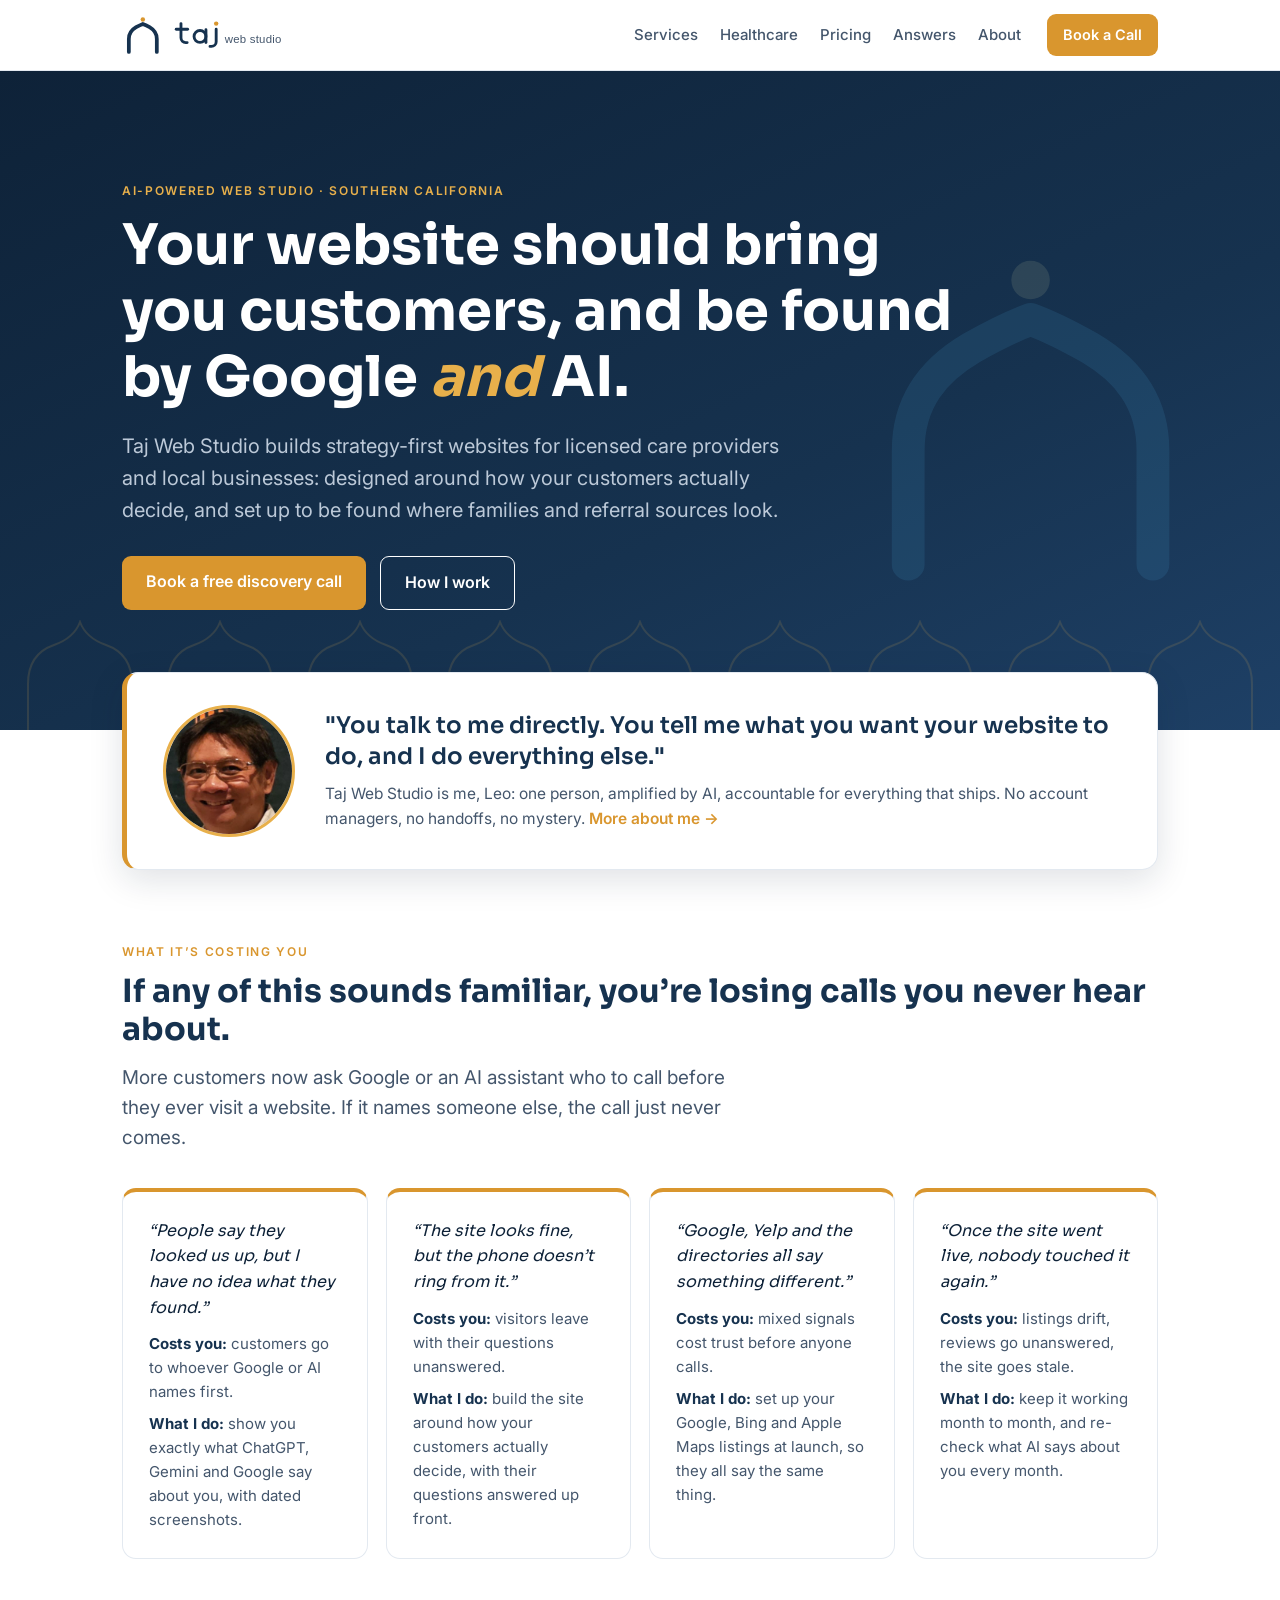
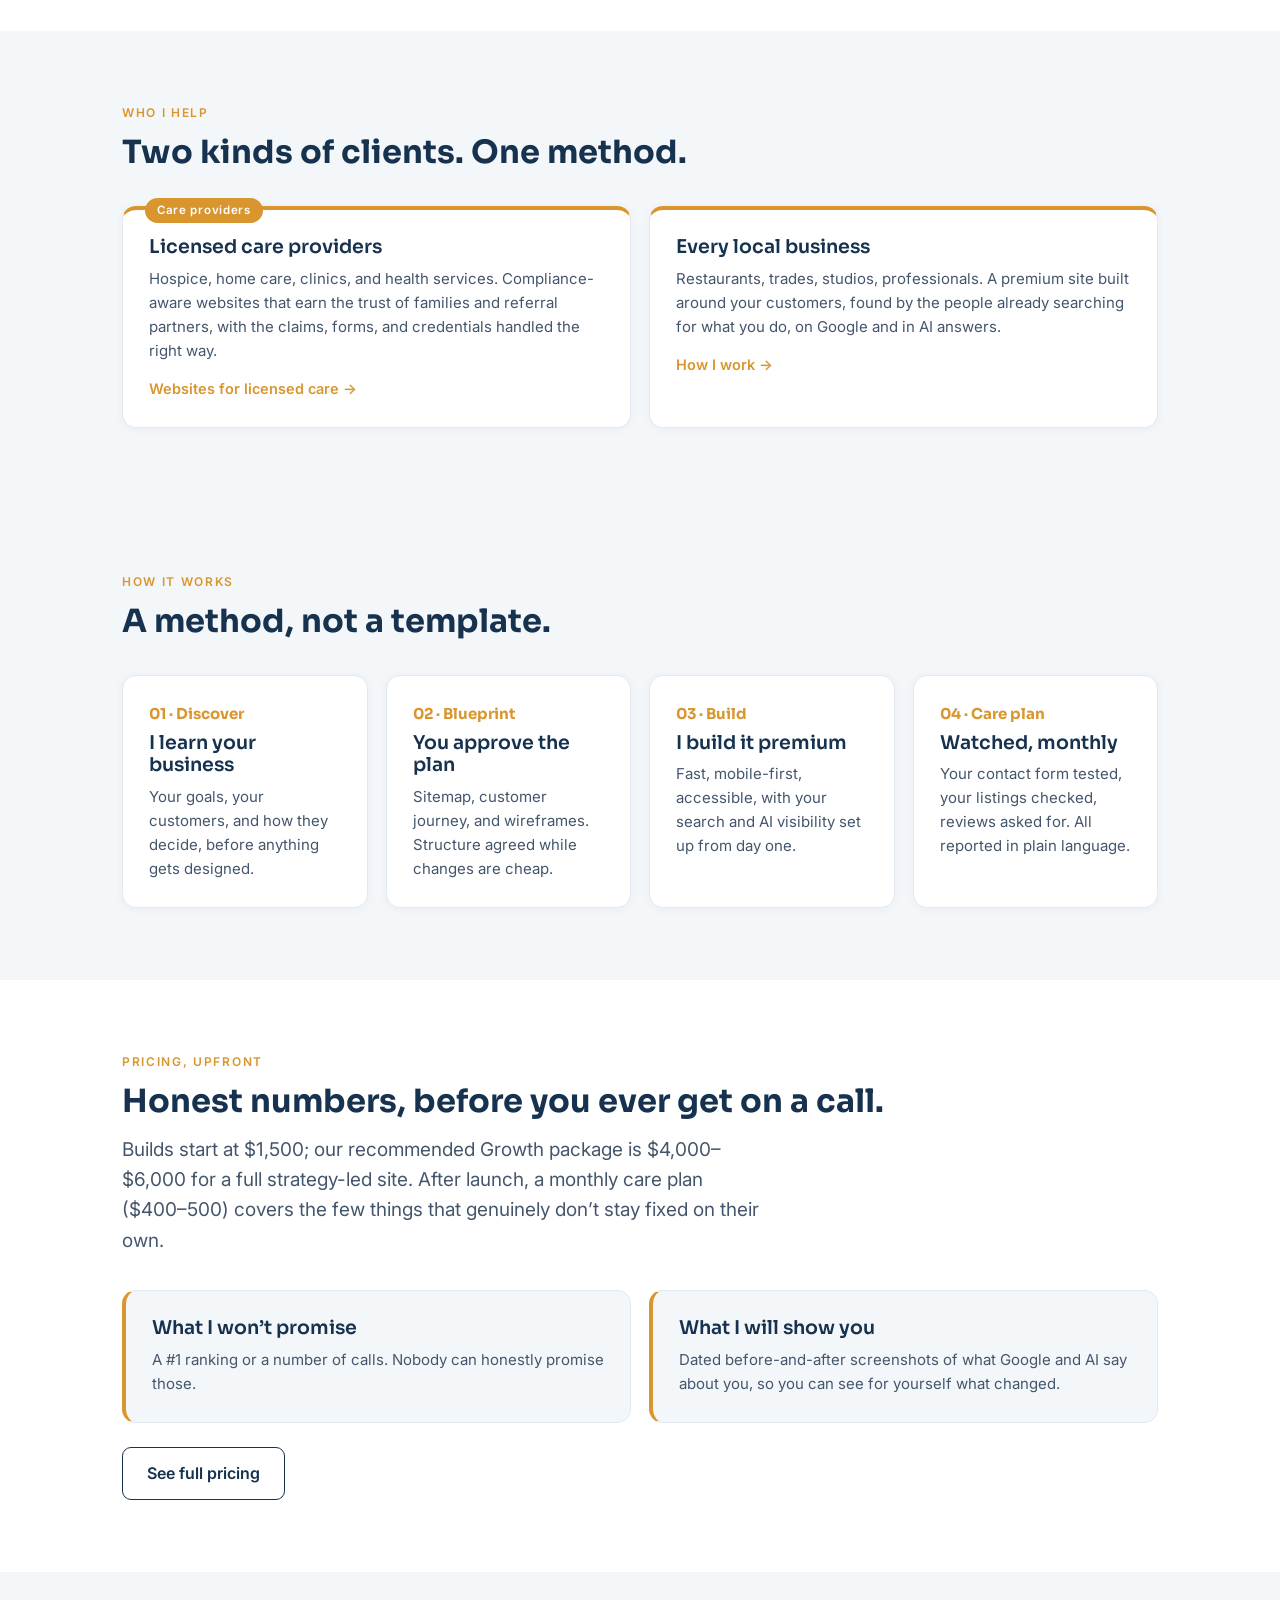
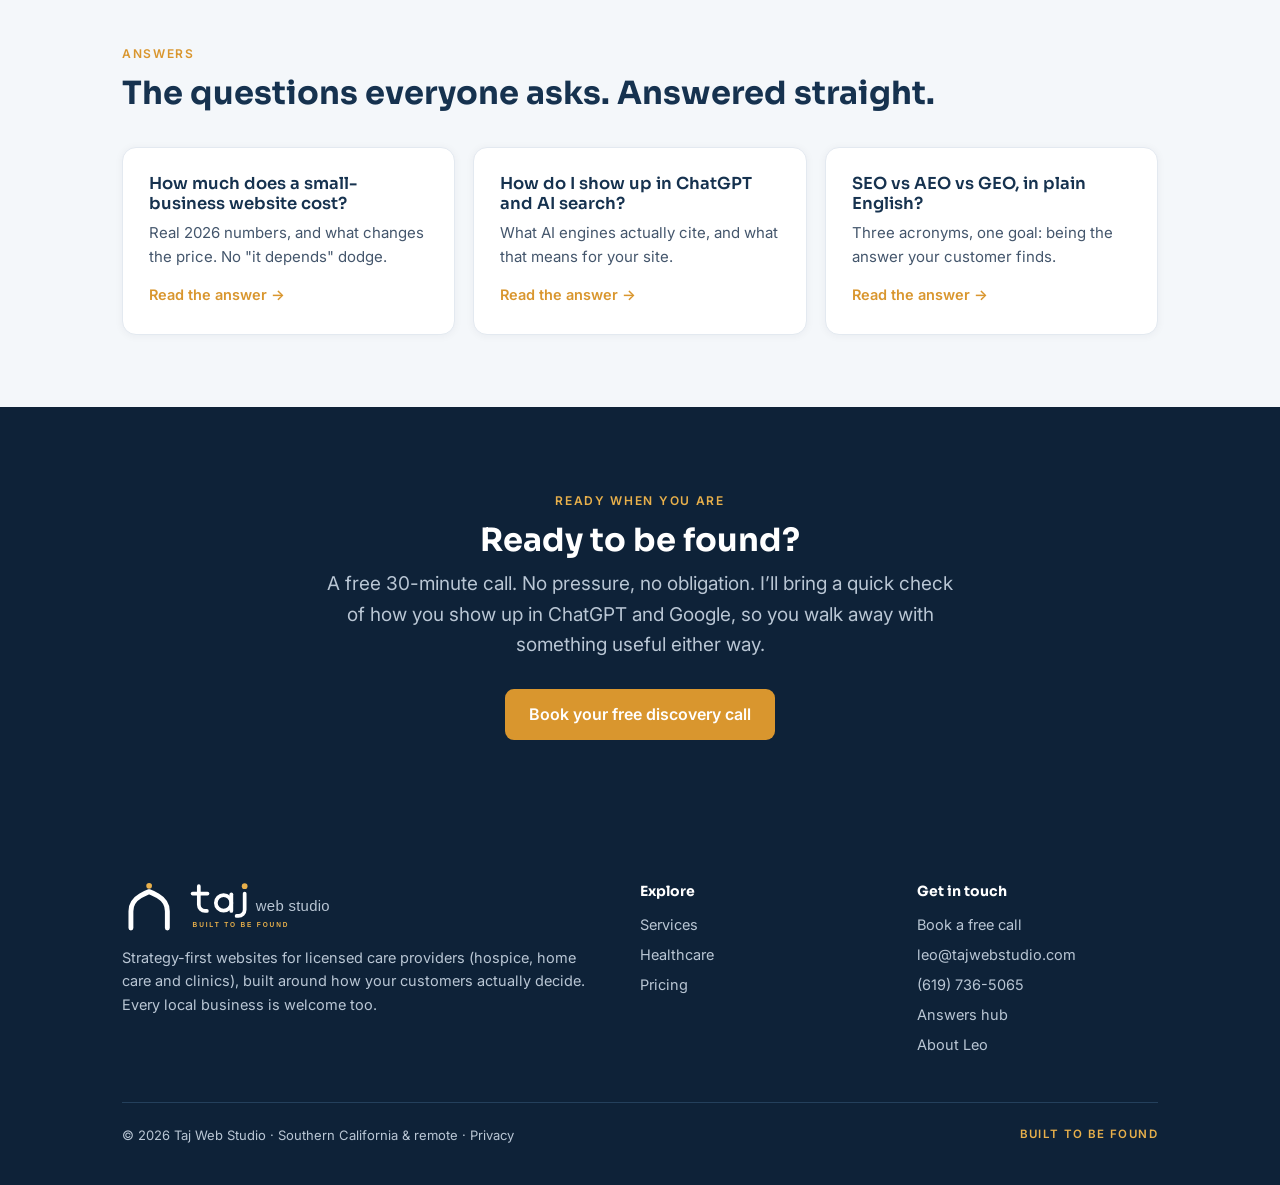
==== commit 9e6cdd67: "Homepage: pain cards, promise strip, quick-check line in CTA" ====
--- a/index.html
+++ b/index.html
@@ -103,6 +103,20 @@
   </div>
 </section>
 
+<section>
+  <div class="wrap">
+    <p class="eyebrow">What it&rsquo;s costing you</p>
+    <h2>If any of this sounds familiar, you&rsquo;re losing calls you never hear about.</h2>
+    <p class="sub">More customers now ask Google or an AI assistant who to call before they ever visit a website. If it names someone else, the call just never comes.</p>
+    <div class="grid g4">
+      <div class="card pain"><p class="said">&ldquo;People say they looked us up, but I have no idea what they found.&rdquo;</p><p class="cost"><b>Costs you:</b> customers go to whoever Google or AI names first.</p><p><b>What I do:</b> show you exactly what ChatGPT, Gemini and Google say about you, with dated screenshots.</p></div>
+      <div class="card pain"><p class="said">&ldquo;The site looks fine, but the phone doesn&rsquo;t ring from it.&rdquo;</p><p class="cost"><b>Costs you:</b> visitors leave with their questions unanswered.</p><p><b>What I do:</b> build the site around how your customers actually decide, with their questions answered up front.</p></div>
+      <div class="card pain"><p class="said">&ldquo;Google, Yelp and the directories all say something different.&rdquo;</p><p class="cost"><b>Costs you:</b> mixed signals cost trust before anyone calls.</p><p><b>What I do:</b> set up your Google, Bing and Apple Maps listings at launch, so they all say the same thing.</p></div>
+      <div class="card pain"><p class="said">&ldquo;Once the site went live, nobody touched it again.&rdquo;</p><p class="cost"><b>Costs you:</b> listings drift, reviews go unanswered, the site goes stale.</p><p><b>What I do:</b> keep it working month to month, and re-check what AI says about you every month.</p></div>
+    </div>
+  </div>
+</section>
+
 <section class="mist">
   <div class="wrap">
     <p class="eyebrow">Who I help</p>
@@ -145,6 +159,10 @@
     <p class="sub">Builds start at $1,500; our recommended Growth package is $4,000–$6,000 for a full strategy-led site.
     After launch, a monthly care plan ($400&ndash;500) covers the few things that genuinely
     don&rsquo;t stay fixed on their own.</p>
+    <div class="grid g2">
+      <div class="card promise"><h3>What I won&rsquo;t promise</h3><p>A #1 ranking or a number of calls. Nobody can honestly promise those.</p></div>
+      <div class="card promise"><h3>What I will show you</h3><p>Dated before-and-after screenshots of what Google and AI say about you, so you can see for yourself what changed.</p></div>
+    </div>
     <div style="margin-top:24px"><a class="btn btn-ghost" href="pricing.html">See full pricing</a></div>
   </div>
 </section>
@@ -165,8 +183,8 @@
   <div class="wrap">
     <p class="eyebrow">Ready when you are</p>
     <h2>Ready to be found?</h2>
-    <p class="sub">A free 30-minute call. No pressure, no obligation. You'll walk away with ideas for your
-    website either way.</p>
+    <p class="sub">A free 30-minute call. No pressure, no obligation. I&rsquo;ll bring a quick check of how you
+    show up in ChatGPT and Google, so you walk away with something useful either way.</p>
     <a class="btn btn-gold" href="book.html">Book your free discovery call</a>
   </div>
 </section>
--- a/css/styles.css
+++ b/css/styles.css
@@ -149,3 +149,10 @@
 .card.path{position:relative}
 .hero-v2 .btn-ghost{border-color:#fff;color:#fff}
 .hero-v2 .btn-ghost:hover{background:#fff;color:var(--ink)}
+
+/* pain cards + promise strip (30 Sept 2026) */
+.card.pain{border-top:4px solid var(--gold)}
+.card.pain .said{font-family:var(--ff-h);font-size:16px;color:var(--navy);font-style:italic;margin-bottom:12px}
+.card.pain .cost{margin-bottom:8px}
+.card.pain b{color:var(--ink)}
+.card.promise{border-left:4px solid var(--gold);background:var(--mist)}
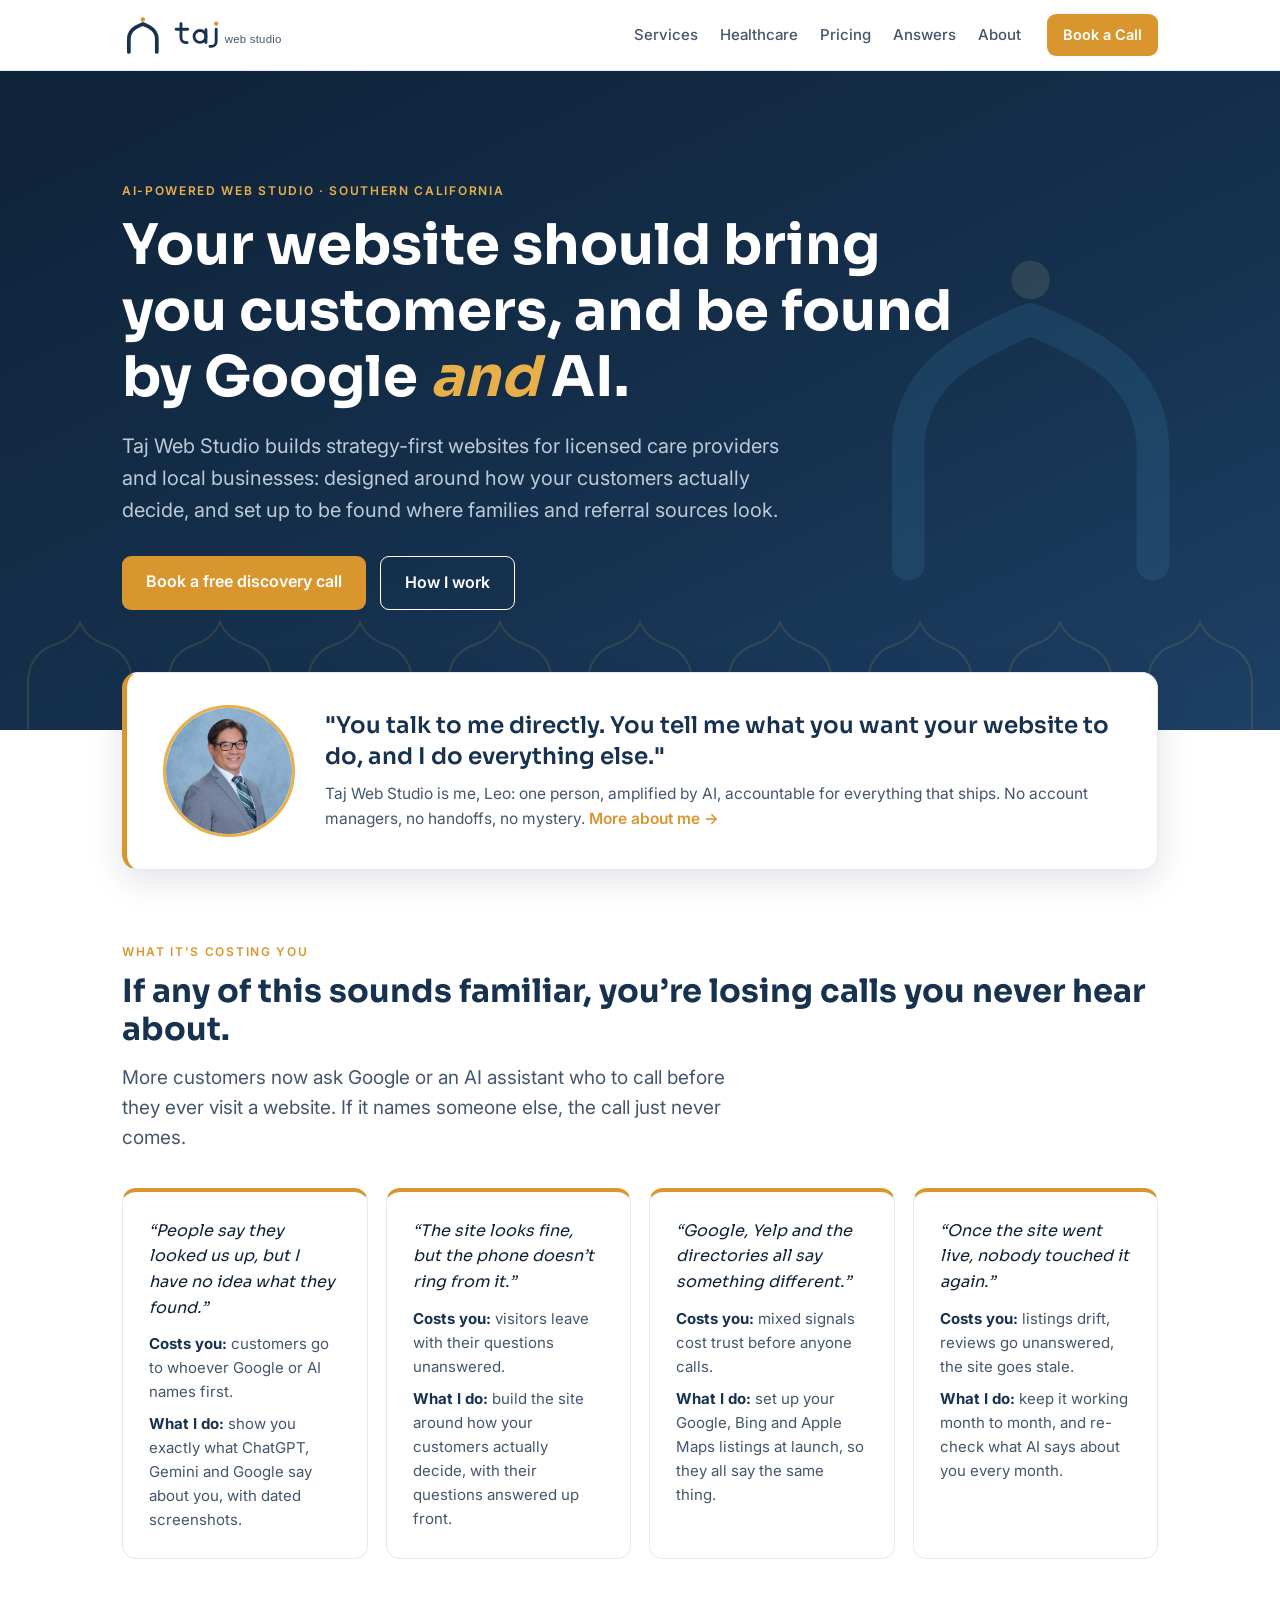
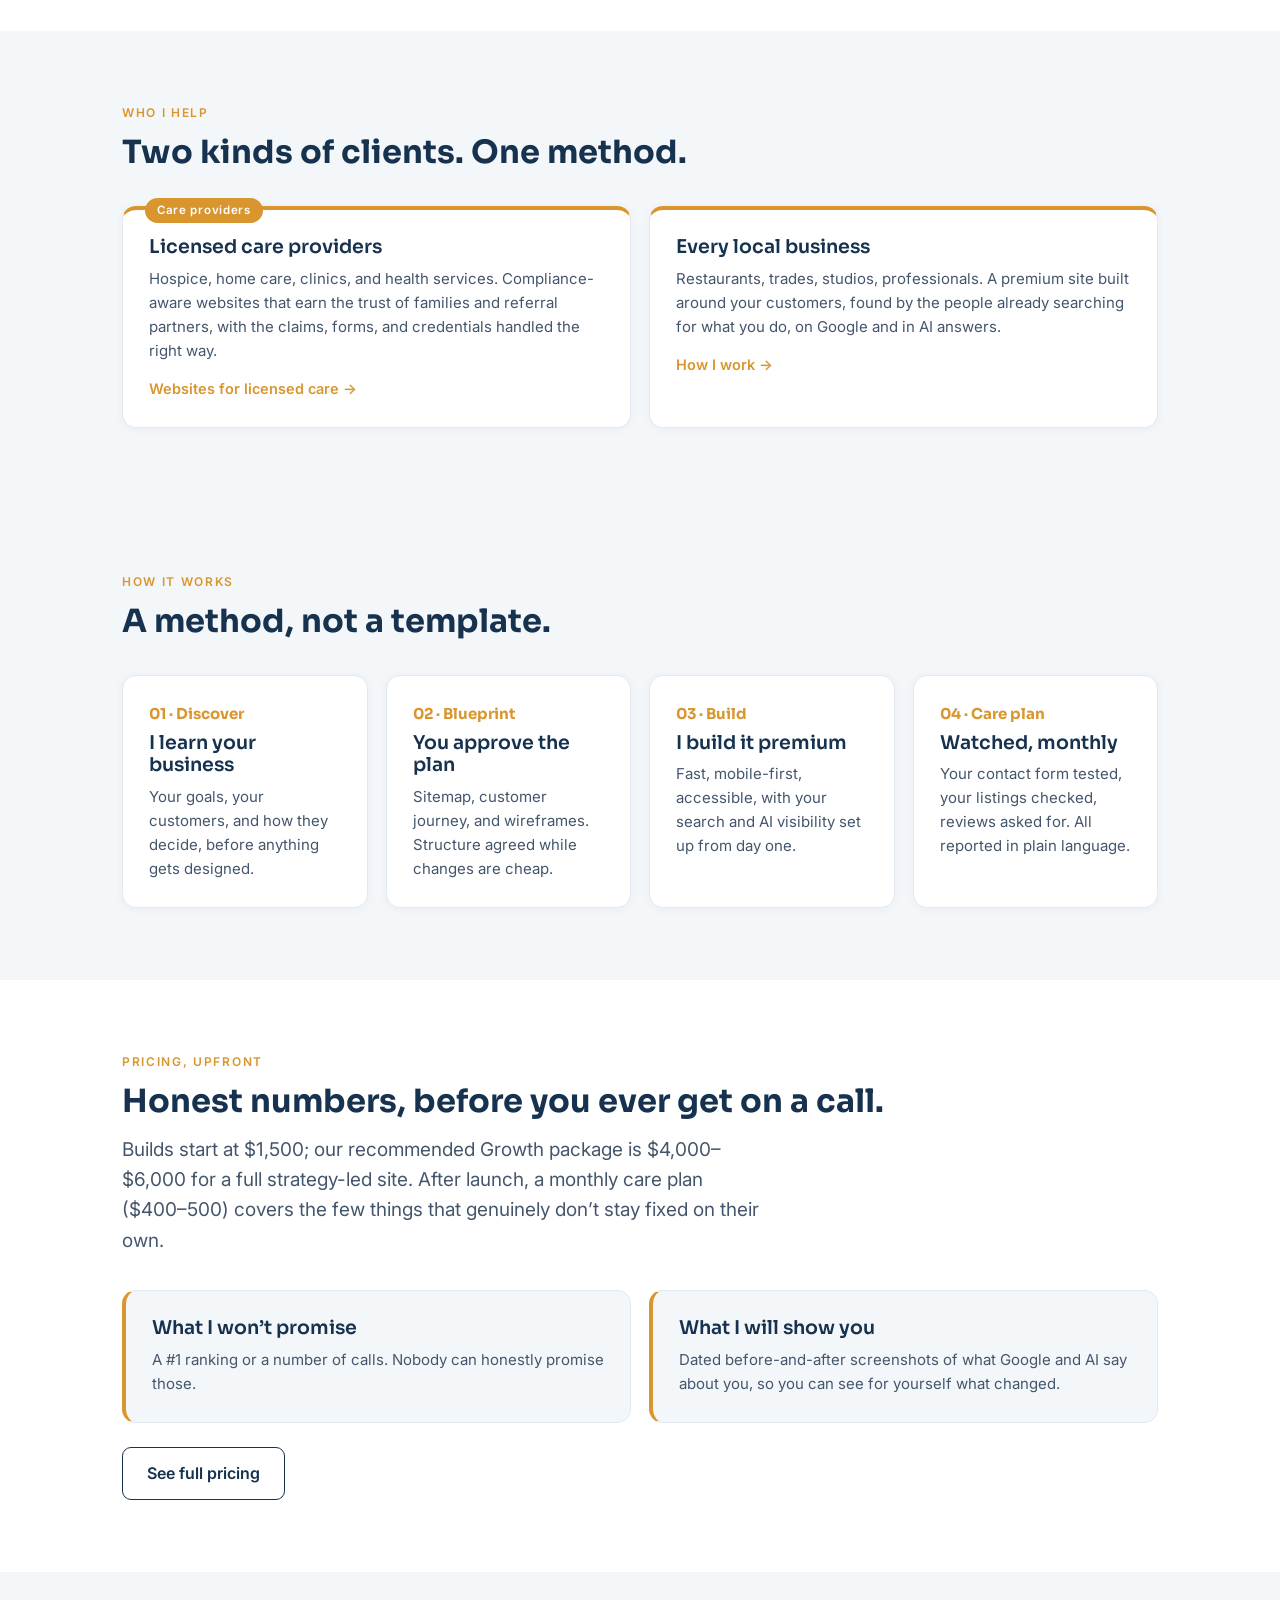
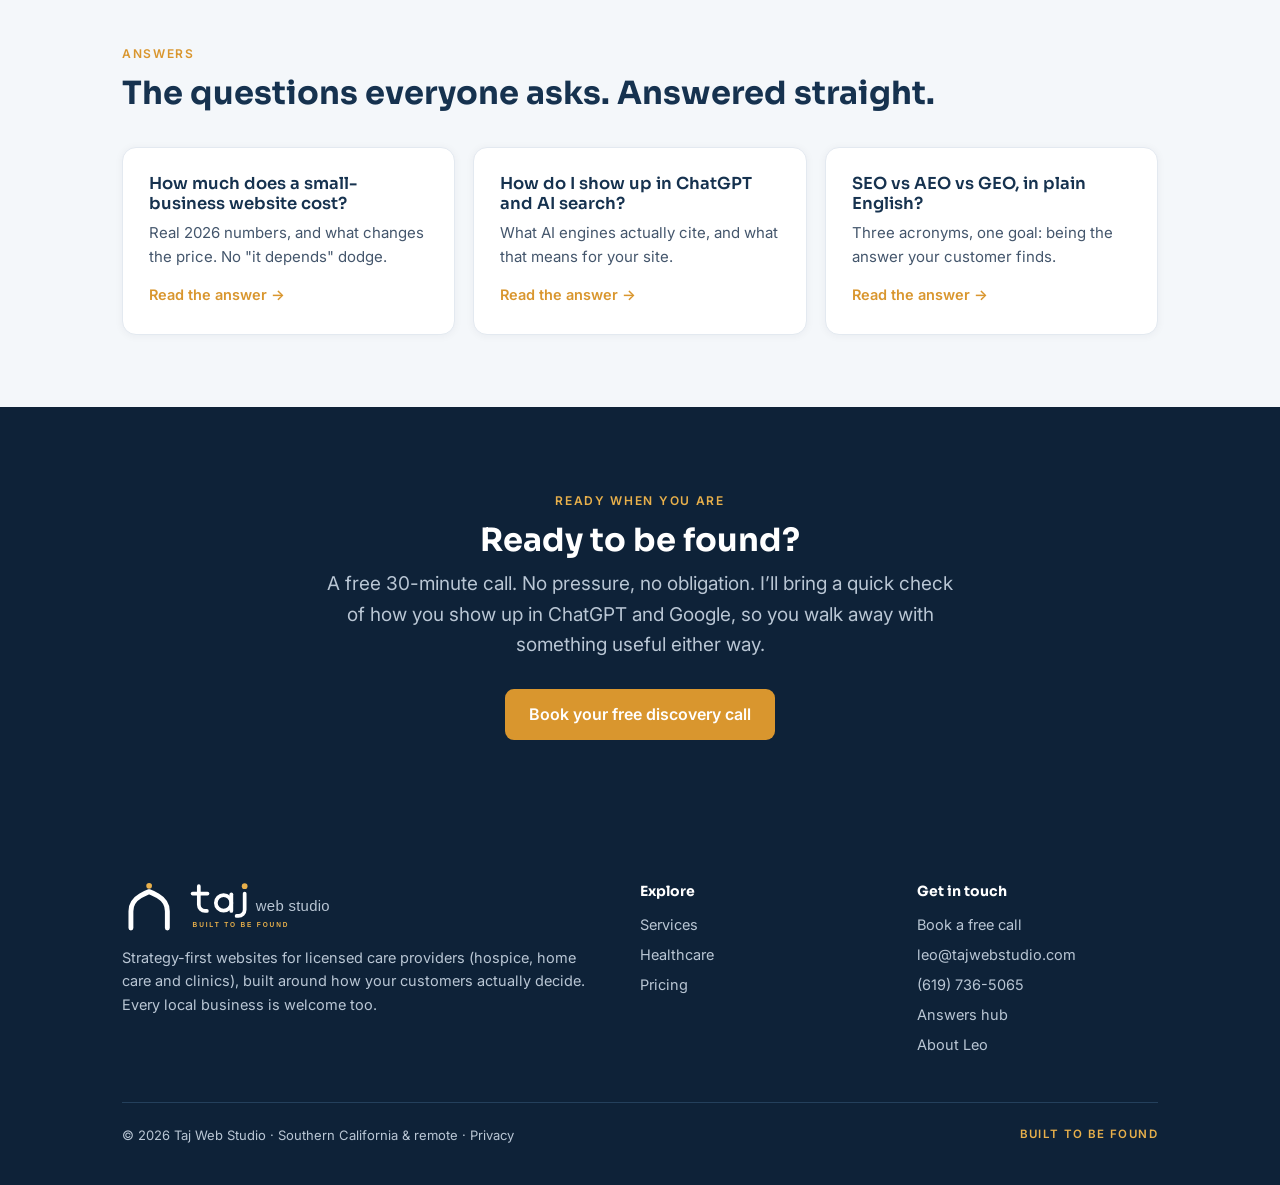
==== commit 89fac731: "New headshots: About page and homepage note" ====
--- a/index.html
+++ b/index.html
@@ -93,7 +93,7 @@
 <section class="founder-band" aria-label="A note from Leo">
   <div class="wrap">
     <div class="founder">
-      <img src="assets/leo.jpg" alt="Leo, founder of Taj Web Studio" width="640" height="640">
+      <img src="assets/leo-note.jpg" alt="Leo De Leon, founder of Taj Web Studio" width="800" height="800">
       <div>
         <p class="quote">"You talk to me directly. You tell me what you want your website to do, and I do everything else."</p>
         <p class="small">Taj Web Studio is me, Leo: one person, amplified by AI, accountable for everything that
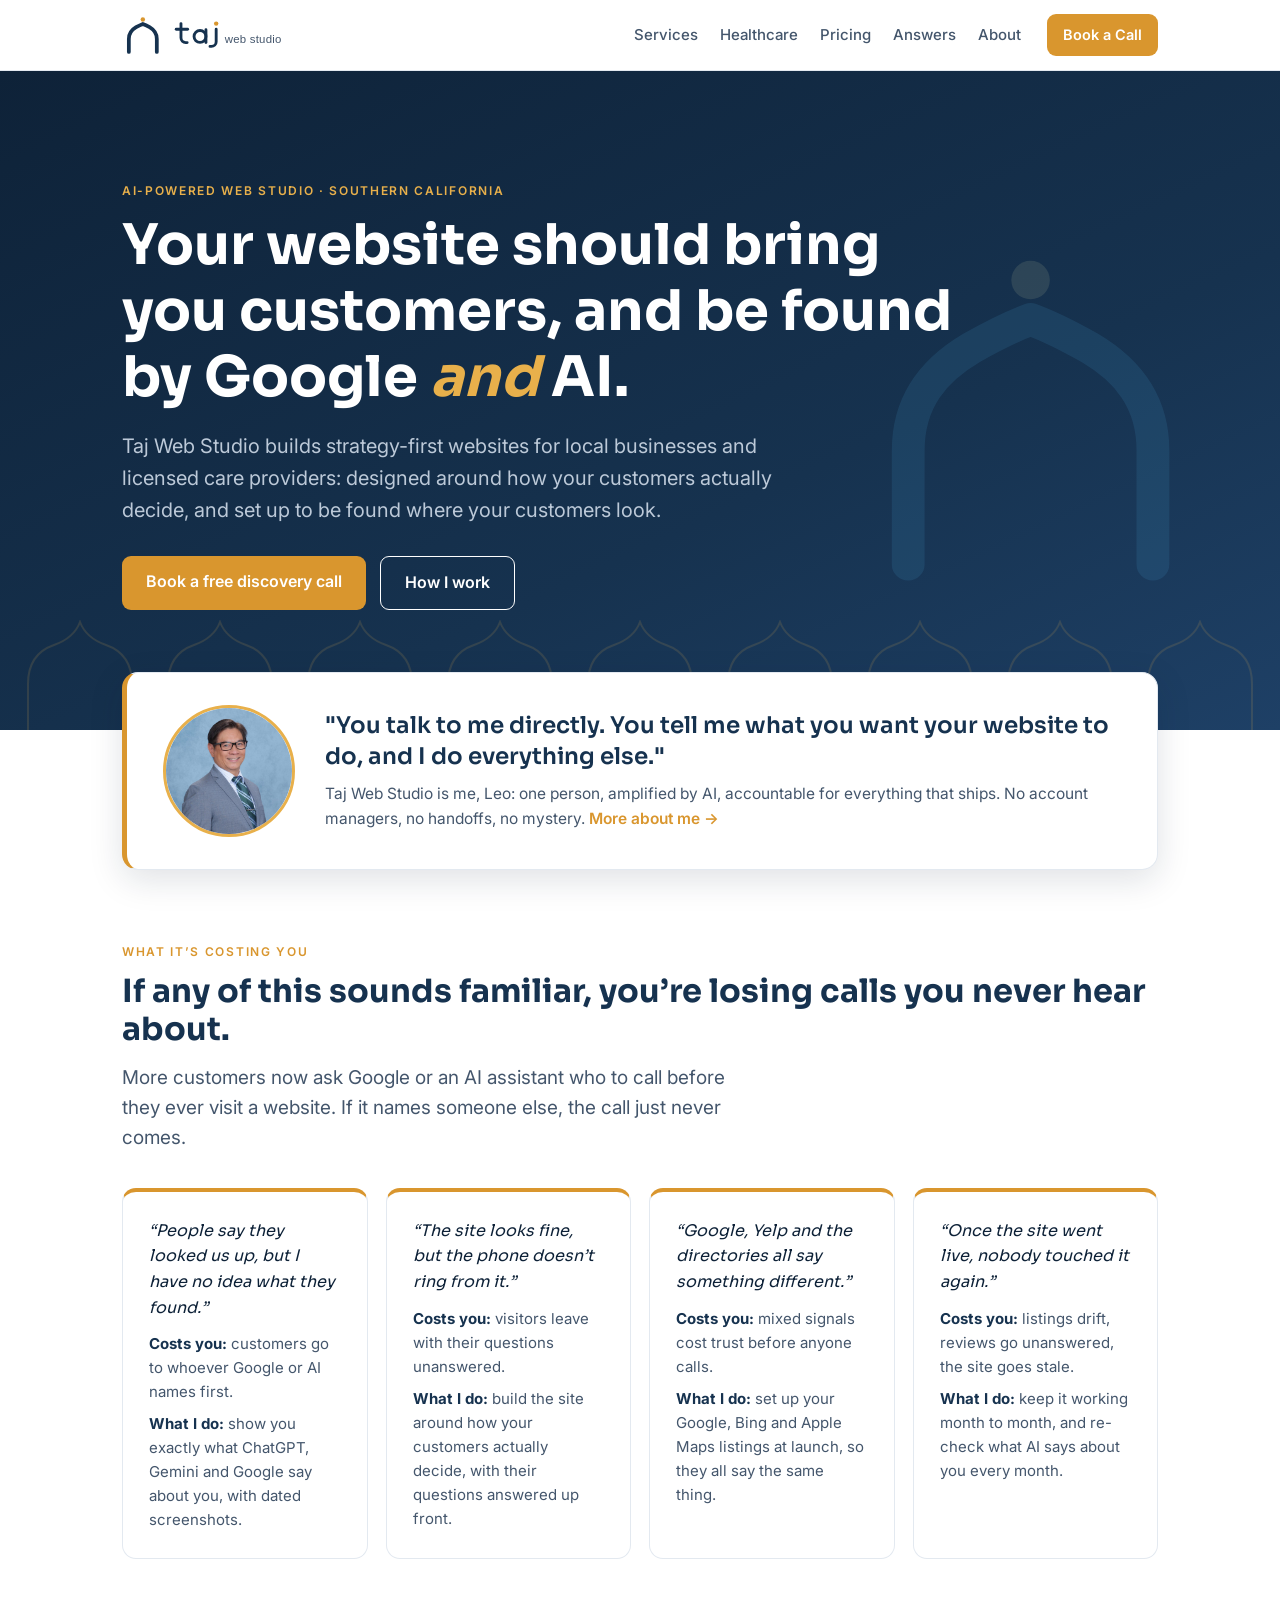
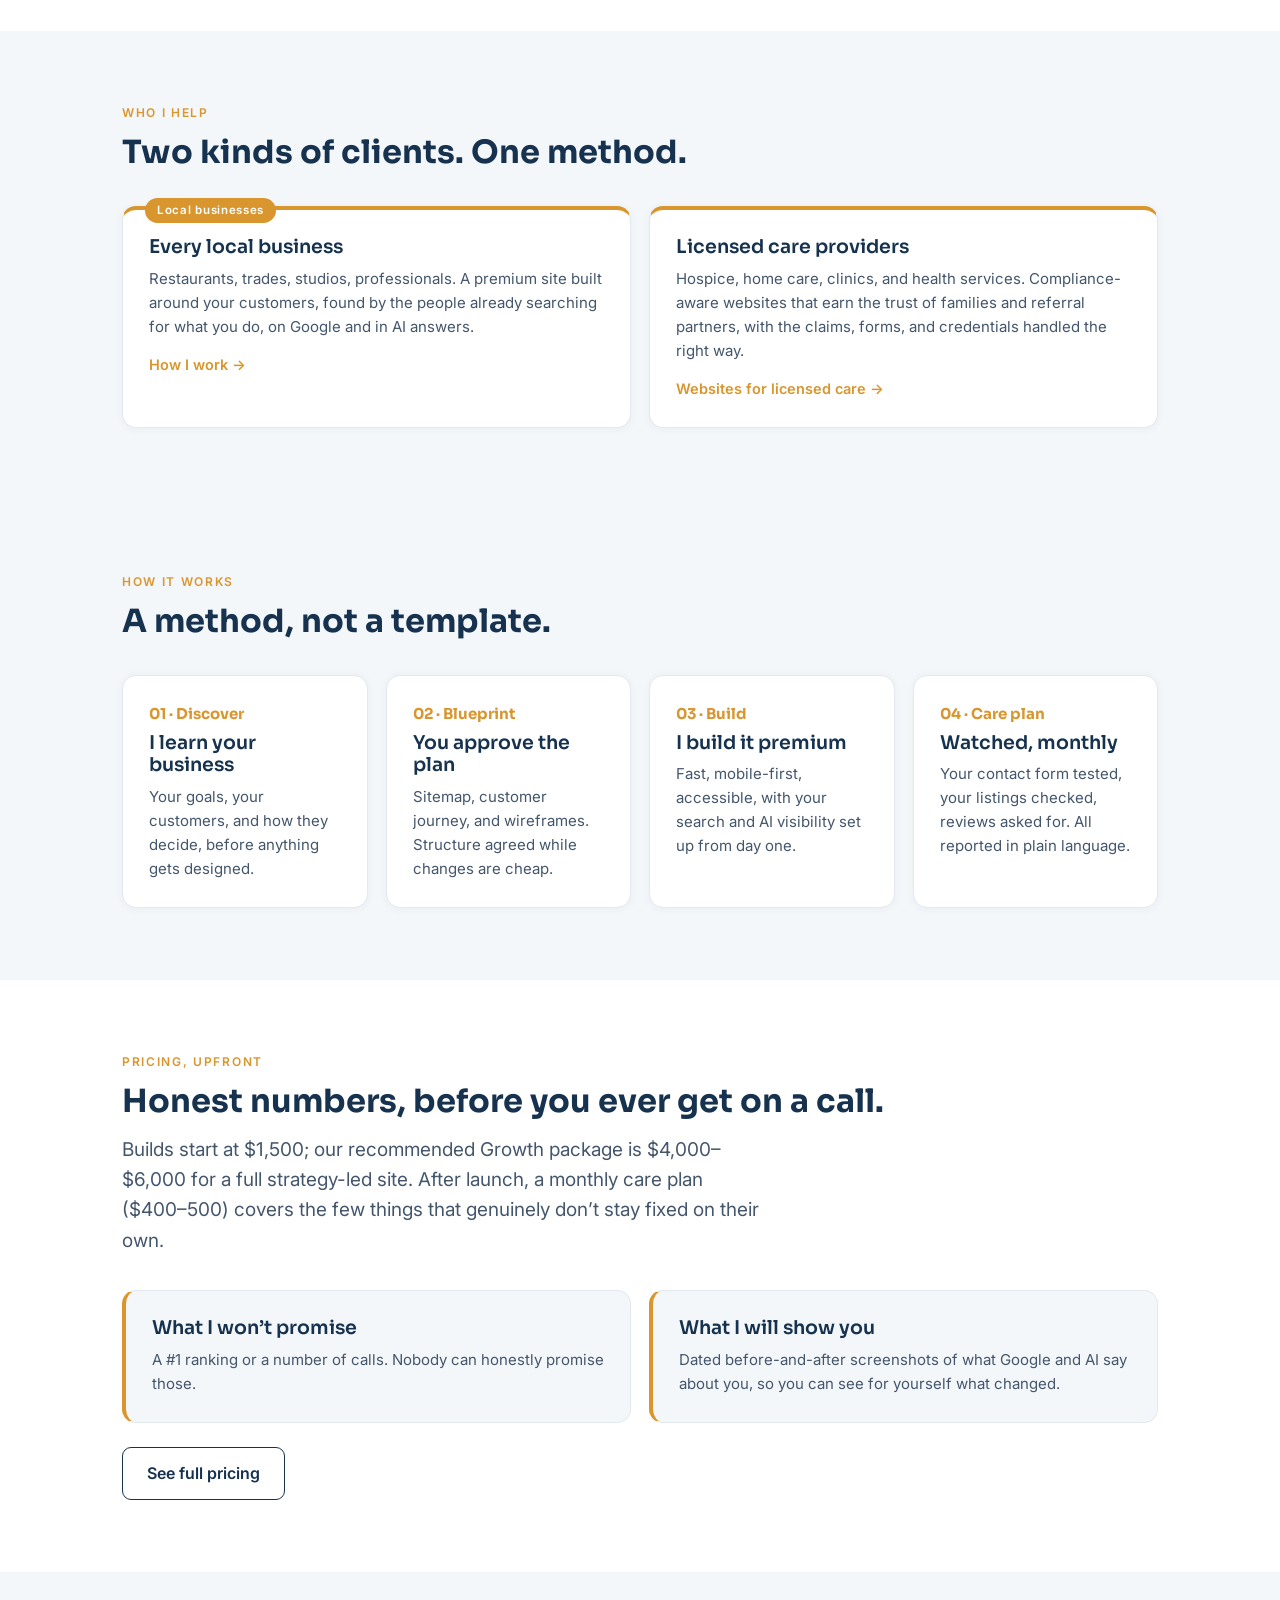
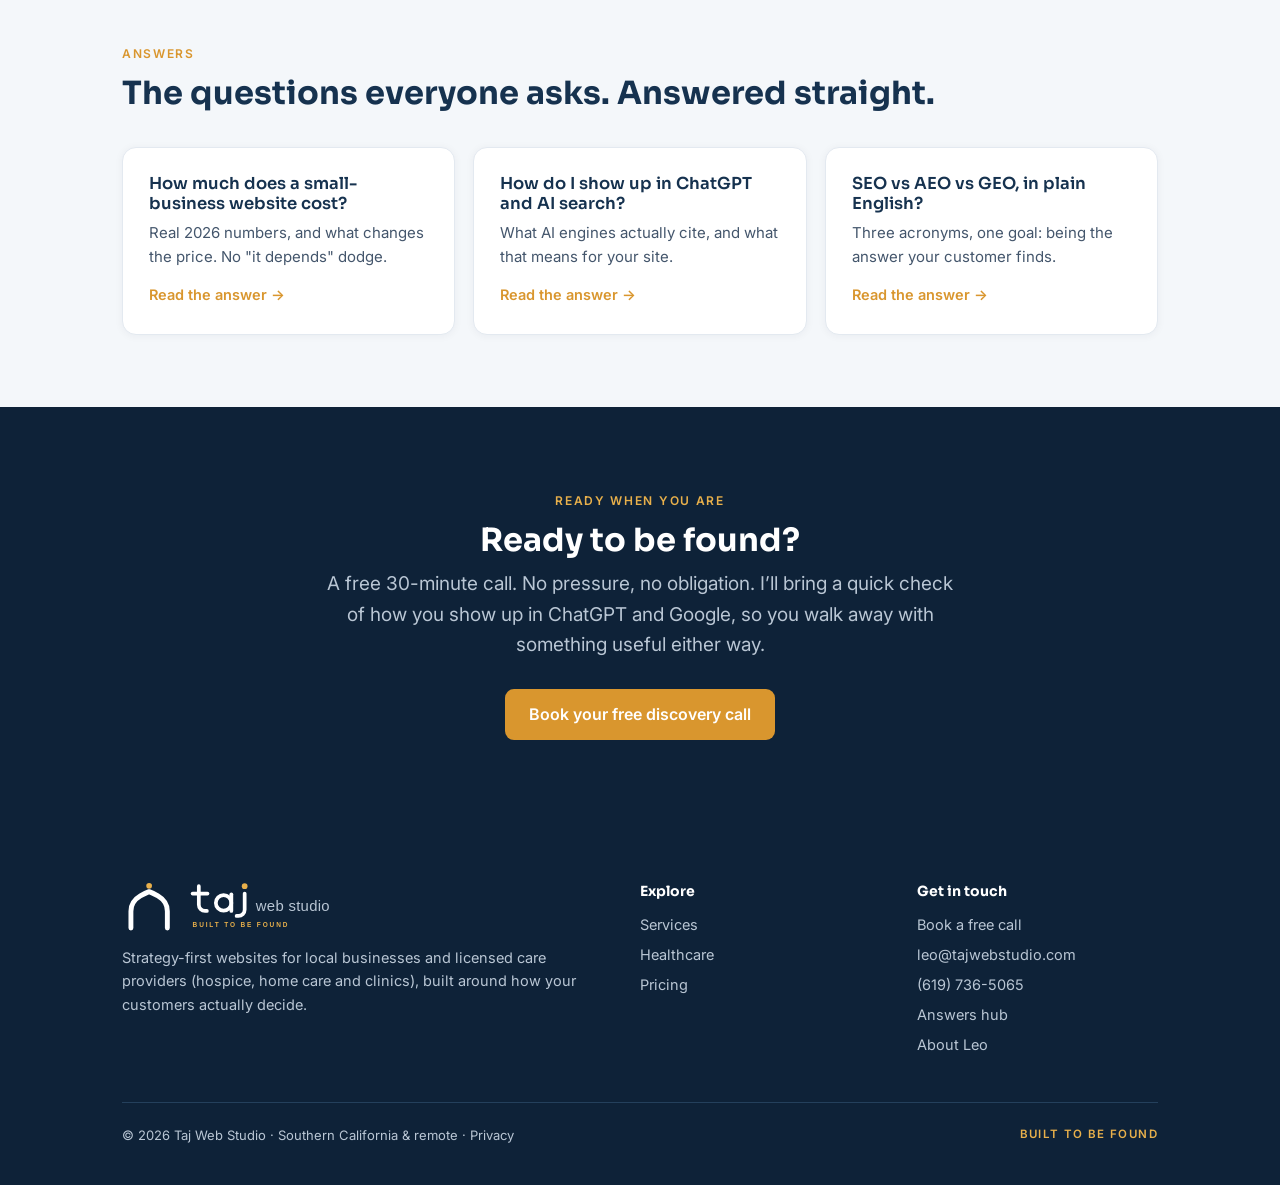
==== commit 78a6c909: "Local businesses first, care providers second" ====
--- a/index.html
+++ b/index.html
@@ -3,22 +3,22 @@
 <head>
 <meta charset="UTF-8">
 <meta name="viewport" content="width=device-width, initial-scale=1.0">
-<title>Taj Web Studio — Websites for Licensed Care Providers | San Diego</title>
-<meta name="description" content="Strategy-first websites for licensed care providers and local businesses, designed around how your customers decide and set up to be found on Google and AI.">
+<title>Taj Web Studio — Websites for Local Businesses &amp; Care Providers | San Diego</title>
+<meta name="description" content="Strategy-first websites for local businesses and licensed care providers, designed around how your customers decide and set up to be found on Google and AI.">
 <link rel="canonical" href="https://tajwebstudio.com/">
 <!-- social sharing -->
 <meta property="og:type" content="website">
 <meta property="og:site_name" content="Taj Web Studio">
-<meta property="og:title" content="Taj Web Studio — Websites for Licensed Care Providers | San Diego">
-<meta property="og:description" content="Strategy-first websites for licensed care providers and local businesses, designed around how your customers decide and set up to be found on Google and AI.">
+<meta property="og:title" content="Taj Web Studio — Websites for Local Businesses &amp; Care Providers | San Diego">
+<meta property="og:description" content="Strategy-first websites for local businesses and licensed care providers, designed around how your customers decide and set up to be found on Google and AI.">
 <meta property="og:url" content="https://tajwebstudio.com/">
 <meta property="og:image" content="https://tajwebstudio.com/assets/og-card-2026-09.png">
 <meta property="og:image:width" content="1200">
 <meta property="og:image:height" content="630">
 <meta property="og:image:alt" content="Taj Web Studio — built around how your customers decide">
 <meta name="twitter:card" content="summary_large_image">
-<meta name="twitter:title" content="Taj Web Studio — Websites for Licensed Care Providers | San Diego">
-<meta name="twitter:description" content="Strategy-first websites for licensed care providers and local businesses, designed around how your customers decide and set up to be found on Google and AI.">
+<meta name="twitter:title" content="Taj Web Studio — Websites for Local Businesses &amp; Care Providers | San Diego">
+<meta name="twitter:description" content="Strategy-first websites for local businesses and licensed care providers, designed around how your customers decide and set up to be found on Google and AI.">
 <meta name="twitter:image" content="https://tajwebstudio.com/assets/og-card-2026-09.png">
 <link rel="icon" type="image/svg+xml" href="assets/favicon.svg">
 <link rel="preconnect" href="https://fonts.googleapis.com">
@@ -42,7 +42,7 @@
     "sameAs": "https://www.linkedin.com/in/leodeleon/"
   },
   "slogan": "Built to be found",
-  "description": "AI-powered web design studio building strategy-first websites for small businesses. Serves care providers (hospice, home care) and local businesses.",
+  "description": "AI-powered web design studio building strategy-first websites for small businesses. Serves local businesses and care providers (hospice, home care).",
   "areaServed": "Southern California and remote (US)",
   "knowsAbout": ["web design","information architecture","SEO","answer engine optimization","generative engine optimization","healthcare websites"]
 }
@@ -80,8 +80,8 @@
     <img class="arch-glow" src="assets/logo-mark.svg" alt="" aria-hidden="true">
     <p class="eyebrow">AI-powered web studio · Southern California</p>
     <h1>Your website should bring you customers, and be found by Google <em>and</em> AI.</h1>
-    <p class="sub">Taj Web Studio builds strategy-first websites for licensed care providers and local businesses:
-    designed around how your customers actually decide, and set up to be found where families and referral sources
+    <p class="sub">Taj Web Studio builds strategy-first websites for local businesses and licensed care providers:
+    designed around how your customers actually decide, and set up to be found where your customers
     look.</p>
     <div class="actions">
       <a class="btn btn-gold" href="book.html">Book a free discovery call</a>
@@ -122,18 +122,18 @@
     <p class="eyebrow">Who I help</p>
     <h2>Two kinds of clients. One method.</h2>
     <div class="grid g2">
+      <a class="card path" href="services.html">
+        <span class="badge">Local businesses</span>
+        <h3>Every local business</h3>
+        <p>Restaurants, trades, studios, professionals. A premium site built around your customers, found by the
+        people already searching for what you do, on Google and in AI answers.</p>
+        <span class="more">How I work →</span>
+      </a>
       <a class="card path" href="healthcare.html">
-        <span class="badge">Care providers</span>
         <h3>Licensed care providers</h3>
         <p>Hospice, home care, clinics, and health services. Compliance-aware websites that earn the trust of
         families and referral partners, with the claims, forms, and credentials handled the right way.</p>
         <span class="more">Websites for licensed care →</span>
-      </a>
-      <a class="card path" href="services.html">
-        <h3>Every local business</h3>
-        <p>Restaurants, trades, studios, professionals. A premium site built around your customers, found by the
-        people already searching for what you do, on Google and in AI answers.</p>
-        <span class="more">How I work →</span>
       </a>
     </div>
   </div>
@@ -194,7 +194,7 @@
     <div class="cols">
       <div>
         <img src="assets/logo-horizontal-reversed.svg" alt="Taj Web Studio">
-        <p>Strategy-first websites for licensed care providers (hospice, home care and clinics), built around how your customers actually decide. Every local business is welcome too.</p>
+        <p>Strategy-first websites for local businesses and licensed care providers (hospice, home care and clinics), built around how your customers actually decide.</p>
       </div>
       <div>
         <h4>Explore</h4>
